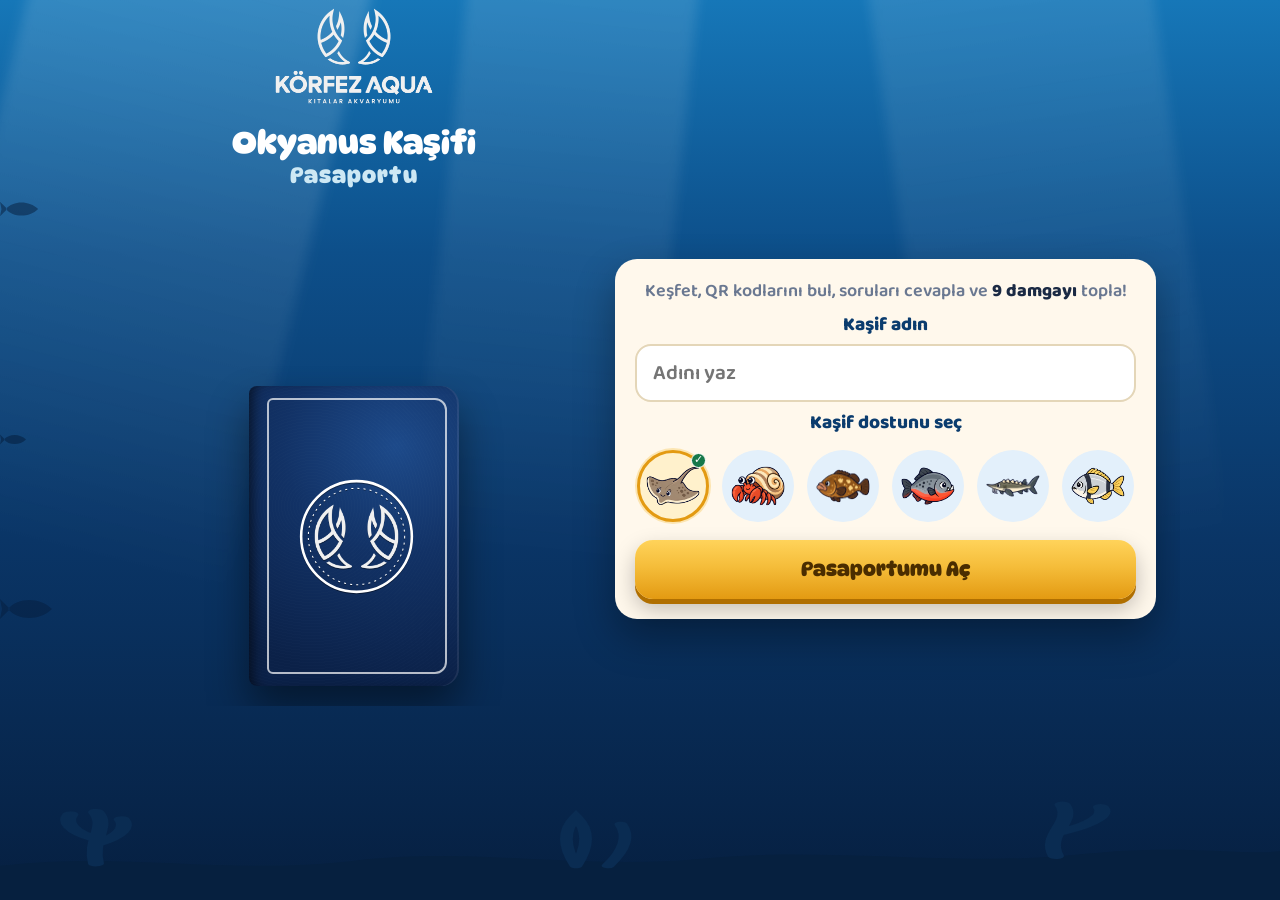
==== index.html @ 0daa1eea "v44: yolda katılan ziyaretçi önce canlıyla tanışır, damgasını alır, adını sonra yazar; sıradaki dura" ====
<!doctype html>
<html lang="tr">
<head>
<meta charset="utf-8">
<meta name="viewport" content="width=device-width, initial-scale=1, viewport-fit=cover">
<title>Okyanus Kaşifi Pasaportu</title>
<meta name="theme-color" content="#0b3c6e">
<meta name="apple-mobile-web-app-capable" content="yes">
<meta name="mobile-web-app-capable" content="yes">
<meta name="apple-mobile-web-app-status-bar-style" content="black-translucent">
<meta name="apple-mobile-web-app-title" content="Okyanus Kaşifi">
<link rel="manifest" href="manifest.webmanifest">
<link rel="apple-touch-icon" href="icons/apple-touch-icon.png">
<link rel="icon" href="icons/icon-192.png">
<link rel="preload" href="fonts/dynapuff-variable.woff2" as="font" type="font/woff2" crossorigin>
<link rel="stylesheet" href="styles.css">
</head>
<body>

<!-- Okyanus arka planı -->
<div class="ocean" aria-hidden="true">
  <div class="bolge-tint"></div>
  <div class="rays"><i></i><i></i><i></i></div>
  <div class="bubbles"><i></i><i></i><i></i><i></i><i></i><i></i><i></i><i></i></div>
  <svg class="swimmer s1" viewBox="0 0 60 30"><path d="M8 15 C18 3 40 3 52 15 C40 27 18 27 8 15 Z M10 15 L0 5 L2 15 L0 25 Z"/></svg>
  <svg class="swimmer s2" viewBox="0 0 60 30"><path d="M8 15 C18 3 40 3 52 15 C40 27 18 27 8 15 Z M10 15 L0 5 L2 15 L0 25 Z"/></svg>
  <svg class="swimmer s3" viewBox="0 0 60 30"><path d="M8 15 C18 3 40 3 52 15 C40 27 18 27 8 15 Z M10 15 L0 5 L2 15 L0 25 Z"/></svg>
  <svg class="seabed" viewBox="0 0 400 90" preserveAspectRatio="none">
    <path d="M0 90 L0 62 C40 50 70 70 110 58 C150 46 180 66 220 56 C260 46 300 64 340 52 C370 44 390 54 400 50 L400 90 Z" fill="#06203f"/>
    <path d="M30 60 C28 40 34 30 30 18 M30 40 C22 34 20 26 22 20 M30 44 C38 38 40 30 38 24" stroke="#0a2c52" stroke-width="5" fill="none" stroke-linecap="round"/>
    <path d="M330 54 C326 36 336 26 332 12 M332 34 C342 28 346 20 344 14" stroke="#0a2c52" stroke-width="5" fill="none" stroke-linecap="round"/>
    <path d="M180 62 q6 -24 0 -40 q-6 16 0 40 M190 62 q8 -20 4 -34" stroke="#0a2c52" stroke-width="4" fill="none" stroke-linecap="round"/>
  </svg>
</div>

<!-- KARŞILAMA -->
<section id="v-welcome" class="view">
  <div class="welcome-brand"><div class="brand-logo"><svg viewBox="637 332 646 399" role="img" aria-label="Körfez Aqua Kıtalar Akvaryumu"><image href="logo2.png" width="1920" height="1080"/></svg></div></div>
  <h1 class="welcome-title">Okyanus Kaşifi <span>Pasaportu</span></h1>
  <div class="cover-wrap"><div class="book-open">
    <div class="idpage" id="idpage-w"></div>
    <div class="passport" id="passport">
      <div class="pp-back"></div>
      <div class="passport-inner">
        
        <svg class="pp-emblem" viewBox="0 0 120 120" aria-hidden="true">
  <circle cx="60" cy="60" r="54" fill="none" stroke="currentColor" stroke-width="2.5"/>
  <circle cx="60" cy="60" r="47" fill="none" stroke="currentColor" stroke-width="1" stroke-dasharray="2 4"/>
  <svg x="19" y="28.548" width="82" height="62.904" viewBox="814 342 292 224"><image href="logo2.png" width="1920" height="1080"/></svg>
</svg>
        
      </div>
    </div>
  </div></div>
  <p class="ready-msg" id="ready-msg"></p>
  <div class="sheet">
    <p class="sheet-lead"><span class="sheet-lead-full">Keşfet, QR kodlarını bul, soruları cevapla ve <b>9 damgayı</b> topla!</span><span class="sheet-lead-short">QR kodlarını bul, <b>9 damgayı</b> topla!</span></p>
    <label class="field">
      <span>Kaşif adın</span>
      <input id="in-name" maxlength="16" autocomplete="off" placeholder="Adını yaz" enterkeyhint="done">
    </label>
    <p class="field-label">Kaşif dostunu seç</p>
    <div class="avatars" id="avatars"></div>
    <button class="btn btn-gold" id="btn-start">Pasaportumu Aç</button>
  </div>
</section>

<!-- ANA EKRAN -->
<section id="v-home" class="view">
  <header class="topbar">
    <div class="me"><span class="me-av" id="me-av"></span><span class="me-txt"><b id="me-name"></b><small class="rank hidden" id="me-rank"></small></span></div>
    <div class="tb-right"><span class="pill" id="me-count"></span><button class="icon-btn help-btn" id="btn-help" aria-label="Nasıl oynanır?">?</button><button class="icon-btn" id="btn-menu" aria-label="Menü"><svg viewBox="0 0 24 24"><path d="M4 7h16M4 12h16M4 17h16"/></svg></button></div>
  </header>

  <p id="save-warning" class="hidden" role="status">İlerlemen bu telefona kaydedilemedi. Menüyü açıp yeniden dene.</p>
  <!-- Macera yolu: Başla'dan Hazine'ye zikzak yol, üstünde 9 durak -->
  <div class="road" id="road">
    <svg class="road-svg" viewBox="0 0 100 100" preserveAspectRatio="none" aria-hidden="true">
      <polyline class="road-bed" points="18,97 18,79 82,79 82,51 18,51 18,23 82,23 82,4"/>
      <polyline class="road-gold-glow" id="road-gold-glow" points=""/>
      <polyline class="road-gold" id="road-gold" points=""/>
      <polyline class="road-line" points="18,97 18,79 82,79 82,51 18,51 18,23 82,23 82,4"/>
    </svg>
    <span class="road-start">🚩 Başla</span>
    <button type="button" class="road-end" id="road-end" aria-label="Hazine"><span class="chest">🎁</span><b>Hazine</b></button>
    <div id="road-nodes"></div>
  </div>
  <!-- Kaşif dostunun ipucu balonu -->
  <div class="target hidden" id="target"></div>

  <div class="done-banner hidden" id="done-banner">
    <div class="trophy">🏆</div>
    <div><b>Pasaportun tamamlandı!</b><small>Final damgan seni bekliyor.</small></div>
    <button class="btn btn-gold sm" id="btn-cert">Gör</button>
  </div>
  <div class="install hidden" id="install"></div>
  <p class="offline-ok hidden" id="offline-ok">✓ İnternetsiz oynamaya hazır</p>

  <div class="fab-wrap"><button class="btn btn-gold fab" id="btn-scan">
    <svg viewBox="0 0 24 24"><path d="M3 7h4l2-3h6l2 3h4v13H3Z M16 13a4 4 0 1 1-8 0a4 4 0 0 1 8 0"/></svg>
    QR Tara</button><button class="btn btn-ghost fab-hints" id="btn-hints"><svg viewBox="0 0 24 24" aria-hidden="true"><path d="M9 18h6M10 21h4M8 14a7 7 0 1 1 8 0q-1 1-1 3H9q0-2-1-3Z"/></svg>İpuçları</button></div>
</section>

<!-- KITA VE BÖLÜME GÖRE İPUÇLARI -->
<section id="v-hints" class="view">
  <header class="topbar"><button class="icon-btn" data-back aria-label="Pasaportuma dön">←</button><b class="tb-title">İpuçları</b><button class="listen-btn" data-listen>♪ Dinle</button></header>
  <div class="hint-pager"><button class="icon-btn" id="hint-prev" aria-label="Önceki bölüm">←</button><div><span id="hint-group"></span><b id="hint-region"></b><small id="hint-page"></small></div><button class="icon-btn" id="hint-next" aria-label="Sonraki bölüm">→</button></div>
  <div class="paper hint-card"><div class="hint-subject"><div class="hint-art" id="hint-art"></div><div><p class="eyebrow" id="hint-name"></p><h2 id="hint-title"></h2><p class="hint-earned" id="hint-earned"></p></div></div>

    <div class="guide-bubble"><span class="guide-avatar" id="hint-guide" aria-hidden="true"></span><div class="guide-content"><b id="hint-greeting"></b><p id="hint-copy" aria-live="polite"></p></div></div>

  </div>
  <div class="hint-actions"><button class="btn btn-gold" id="hint-go">Bu göreve git →</button><button class="btn btn-ghost" id="hint-home">← Pasaportuma dön</button></div>
</section>

<!-- TARAYICI -->
<section id="v-scan" class="view">
  <header class="topbar"><button class="icon-btn" data-back aria-label="Geri"><svg viewBox="0 0 24 24"><path d="M15 5l-7 7 7 7"/></svg></button><b class="tb-title" id="scan-title">QR kodu çerçeveye getir</b><span class="tb-sp"></span></header>
  <div class="cam">
    <div class="found-burst" aria-hidden="true"><b>Buldun!</b><i></i><i></i><i></i><i></i><i></i><i></i><i></i><i></i></div>
    <video id="video" playsinline muted autoplay></video>
    <div class="frame"><i></i><i></i><i></i><i></i></div>
    <p class="cam-msg hidden" id="cam-msg"></p>
  </div>
  <div class="manual">
    <p>Kamera çalışmıyor mu? QR kodunun altındaki kodu yaz:</p>
    <form id="manual-form" class="row">
      <input id="in-code" placeholder="Örn. PRN-3T9F" autocapitalize="characters" autocomplete="off">
      <button class="btn btn-gold sm">Onayla</button>
    </form>
  </div>
</section>

<!-- GÖREV ÖNCESİ: TANIŞ / GÖZLEMLE -->
<section id="v-learn" class="view">
  <header class="topbar"><button class="icon-btn" id="learn-back" aria-label="Geri">←</button><b class="tb-title" id="learn-heading">Tanış ve bul</b><button class="listen-btn" data-listen>♪ Dinle</button></header>
  <div class="task-progress" aria-label="Görev aşamaları"><span class="active">1 · Tanış ve bul</span><span>2 · Cevapla</span></div>
  <p class="guest-intro hidden" id="guest-intro"></p>
  <div class="learn-card paper"><p class="eyebrow center" id="learn-region"></p><h2 class="center" id="learn-name"></h2><div class="learn-art" id="learn-art"></div><div id="learn-copy" aria-live="polite"></div></div>
  <button class="btn btn-gold" id="learn-next">Haydi keşfe!</button>
</section>

<!-- SORU -->
<section id="v-quiz" class="view">
  <header class="topbar"><button class="icon-btn" data-back aria-label="Geri"><svg viewBox="0 0 24 24"><path d="M15 5l-7 7 7 7"/></svg></button><b class="tb-title">Kaşif sorusu</b><button class="listen-btn" data-listen>♪ Dinle</button></header>
  <div class="task-progress"><span>1 · Tanış ve bul</span><span class="active">2 · Cevapla</span></div>
  <div class="quiz">
    <div class="quiz-art" id="quiz-art"></div>
    <div class="paper">
      <p class="eyebrow center" id="quiz-title"></p>
      <h2 class="center" id="quiz-q"></h2>
      <div class="options" id="quiz-opts"></div>
      <p class="quiz-msg" id="quiz-msg" role="status"></p>
    </div>
  </div>
</section>

<!-- DAMGA KAZANILDI -->
<section id="v-reward" class="view reward-view">
  <div class="reward">
    <div class="reward-head"><p class="kicker">Yeni damga!</p><button class="listen-btn" data-listen>♪ Dinle</button></div>
    <div class="rw-page">
      <div class="leaf-hd"><span id="rw-page-hd"></span></div>
      <div class="stamp-stage">
        <div class="ink-ring" id="ink-ring"></div>
        <div class="big-stamp" id="rw-stamp"></div>
      </div>
      <svg class="rw-tool" id="rw-tool" viewBox="0 0 120 120" aria-hidden="true">
        <ellipse cx="60" cy="20" rx="23" ry="19" fill="#b06f3a"/><ellipse cx="53" cy="13" rx="8" ry="5" fill="#d79a62"/>
        <rect x="50" y="34" width="20" height="44" rx="6" fill="#8a5a2b"/>
        <rect x="14" y="76" width="92" height="24" rx="7" fill="#6b4523"/>
        <rect x="18" y="98" width="84" height="12" rx="4" fill="#f5bd3a"/>
      </svg>
    </div>
    <p class="rw-name" id="rw-name"></p>
    <h2 id="rw-title"></h2>
    <div class="fact-card"><b id="rw-fact-title">Biliyor muydun?</b><p id="rw-fact"></p></div>
    <p class="rw-count" id="rw-count"></p>
    <button class="btn btn-gold" id="rw-next">Devam</button>
  </div>
  <canvas id="confetti" aria-hidden="true"></canvas></section>

<!-- FİNAL: pasaport tamamlandı -->
<section id="v-cert" class="view">
  <header class="topbar"><button class="icon-btn" data-back aria-label="Geri"><svg viewBox="0 0 24 24"><path d="M15 5l-7 7 7 7"/></svg></button><b class="tb-title">Pasaportun tamamlandı!</b><span class="tb-sp"></span></header>
  <div class="final">
    <div class="final-stage" role="img" aria-label="Pasaportun açılıyor ve final damgan sağ sayfaya basılıyor.">
      <div class="final-book">
      <div class="final-pages">
        <div class="final-left-page">
          <span class="final-page-label">Kaşif pasaportum</span>
          <div id="final-friend" class="final-friend"></div>
          <p class="pp-name" id="final-name"></p>
        </div>
        <div class="final-right-page">
          <span class="final-page-label">Final damgam</span>
          <span class="final-page-count" id="final-page-count"></span>
        </div>
      </div>
      <div class="final-cover" id="final-cover">
        <div class="passport-inner"><svg class="pp-emblem" viewBox="0 0 120 120" aria-hidden="true">
  <circle cx="60" cy="60" r="54" fill="none" stroke="currentColor" stroke-width="2.5"/>
  <circle cx="60" cy="60" r="47" fill="none" stroke="currentColor" stroke-width="1" stroke-dasharray="2 4"/>
  <svg x="19" y="28.548" width="82" height="62.904" viewBox="814 342 292 224"><image href="logo2.png" width="1920" height="1080"/></svg>
</svg>
          
          <p class="pp-title">OKYANUS KAŞİFİ<br><span>PASAPORTU</span></p>
        </div>
      </div>
      <div class="final-seal" id="final-seal"></div>
      <svg class="rw-tool final-tool" id="final-tool" viewBox="0 0 120 120" aria-hidden="true">
        <ellipse cx="60" cy="20" rx="23" ry="19" fill="#b06f3a"/><ellipse cx="53" cy="13" rx="8" ry="5" fill="#d79a62"/>
        <rect x="50" y="34" width="20" height="44" rx="6" fill="#8a5a2b"/>
        <rect x="14" y="76" width="92" height="24" rx="7" fill="#6b4523"/>
        <rect x="18" y="98" width="84" height="12" rx="4" fill="#f5bd3a"/>
      </svg>
      </div>
    </div>
    <h2 class="final-h">Tebrikler, Okyanus Kaşifi!</h2>
    <p class="final-p" id="final-p"></p>
    <button class="btn btn-gold" id="btn-preview">Dolu pasaportumu gör →</button>
    <img id="cert-img" alt="Tamamlanmış Okyanus Kaşifi pasaportu">
    <button class="btn btn-gold" id="btn-save">📥 Telefonuma kaydet</button>
    <button class="btn btn-ghost" id="btn-share">📤 Paylaş</button>
    <button class="btn btn-ghost hidden" id="btn-story">📱 Hikâye olarak paylaş</button>
    <p class="note" id="save-hint"></p>
  </div>
  <canvas id="confetti2" class="confetti-layer" aria-hidden="true"></canvas>
</section>

<!-- MENÜ -->
<section id="v-menu" class="view">
  <header class="topbar"><button class="icon-btn" data-back aria-label="Geri"><svg viewBox="0 0 24 24"><path d="M15 5l-7 7 7 7"/></svg></button><b class="tb-title">Kaşif çantam</b><span class="tb-sp"></span></header>
  <div class="menu">
    <button id="save-retry" class="btn btn-gold hidden">Kaydı yeniden dene</button>
    <button id="sound-toggle" class="btn btn-ghost sound-setting" type="button" role="switch" aria-checked="false">♪ Damga sesi: Kapalı</button>
    <div class="paper">
      <h3>Baştan başla</h3>
      <p>Tüm damgalar bu telefondan silinir.</p>
      <button class="btn btn-danger" id="btn-reset">Sıfırla</button>
    </div>
    <div class="install hidden" id="install-menu"></div><p class="note">Oyunu geliştirmek için isimsiz kullanım bilgisi (hangi görev, saat, telefon türü) toplanır. Adın gönderilmez.</p><p class="note" id="ver"></p>
  </div>
</section>

<!-- Alt sayfa: damga detayı -->
<div class="drawer hidden" id="drawer">
  <div class="drawer-box">
    <div class="drawer-art" id="dr-art"></div>
    <p class="eyebrow center" id="dr-name"></p>
    <h3 class="center" id="dr-title"></h3>
    <p class="center" id="dr-text"></p>
    <p class="center where" id="dr-where"></p>
    <button class="btn btn-ghost" id="dr-close">Kapat</button>
  </div>
</div>

<!-- Nasıl oynanır? (üstteki ? düğmesiyle açılır) -->
<div class="drawer hidden" id="help">
  <div class="drawer-box">
    <h3 class="center">Nasıl oynanır?</h3>
    <ol class="howto" id="howto"></ol>
    <button class="btn btn-gold" id="help-close">Anladım!</button>
  </div>
</div>

<!-- v41 hazine sandığı açılışı -->
<div class="chest-show hidden" id="chest-show" aria-hidden="true"></div>

<!-- Uyarı penceresi -->
<div class="modal hidden" id="modal" role="dialog" aria-modal="true">
  <div class="modal-box">
    <div class="modal-ico" id="modal-ico"></div>
    <h3 id="modal-title"></h3>
    <p id="modal-text"></p>
    <div class="modal-btns" id="modal-btns"></div>
  </div>
</div>

<script src="olay.js"></script>
<script src="data.js"></script>
<script src="art-assets.js"></script>
<script src="art.js"></script>
<script src="vendor/jsQR.js" defer></script>
<script src="app.js" defer></script>
</body>
</html>
---- styles.css ----
@font-face{font-family:"Baloo 2";font-style:normal;font-weight:600;font-display:swap;src:url(fonts/baloo-2-latin-ext-600-normal.woff2) format("woff2");unicode-range:U+0100-02BA,U+02BD-02C5,U+02C7-02CC,U+02CE-02D7,U+02DD-02FF,U+0304,U+0308,U+0329,U+1D00-1DBF,U+1E00-1E9F,U+1EF2-1EFF,U+2020,U+20A0-20AB,U+20AD-20C0,U+2113,U+2C60-2C7F,U+A720-A7FF}
@font-face{font-family:"Baloo 2";font-style:normal;font-weight:600;font-display:swap;src:url(fonts/baloo-2-latin-600-normal.woff2) format("woff2");unicode-range:U+0000-00FF,U+0131,U+0152-0153,U+02BB-02BC,U+02C6,U+02DA,U+02DC,U+0304,U+0308,U+0329,U+2000-206F,U+20AC,U+2122,U+2191,U+2193,U+2212,U+2215,U+FEFF,U+FFFD}
@font-face{font-family:"Baloo 2";font-style:normal;font-weight:800;font-display:swap;src:url(fonts/baloo-2-latin-ext-800-normal.woff2) format("woff2");unicode-range:U+0100-02BA,U+02BD-02C5,U+02C7-02CC,U+02CE-02D7,U+02DD-02FF,U+0304,U+0308,U+0329,U+1D00-1DBF,U+1E00-1E9F,U+1EF2-1EFF,U+2020,U+20A0-20AB,U+20AD-20C0,U+2113,U+2C60-2C7F,U+A720-A7FF}
@font-face{font-family:"Baloo 2";font-style:normal;font-weight:800;font-display:swap;src:url(fonts/baloo-2-latin-800-normal.woff2) format("woff2");unicode-range:U+0000-00FF,U+0131,U+0152-0153,U+02BB-02BC,U+02C6,U+02DA,U+02DC,U+0304,U+0308,U+0329,U+2000-206F,U+20AC,U+2122,U+2191,U+2193,U+2212,U+2215,U+FEFF,U+FFFD}

:root{
  --deep:#061f40; --sea:#0b3c6e; --sea2:#0f5a96; --navy:#10264d; --ink:#1b2a44; --muted:#6a7891;
  --gold:#f5bd3a; --gold2:#e39a12; --paper:#fff8ec; --paper2:#f6ead2; --ok:#2f9e5b; --bad:#d64545;
  --safe-b:env(safe-area-inset-bottom,0px); --safe-t:env(safe-area-inset-top,0px);
  --font:"Baloo 2",ui-rounded,system-ui,-apple-system,"Segoe UI",Roboto,sans-serif;
}
*{box-sizing:border-box;-webkit-tap-highlight-color:transparent}
html,body{margin:0;min-height:100%}
body{font-family:var(--font);font-weight:600;color:#fff;background:var(--deep);-webkit-font-smoothing:antialiased;overscroll-behavior:none;line-height:1.35}
.hidden{display:none!important}
h1,h2,h3{margin:0;line-height:1.1;font-weight:800}
.center{text-align:center}
.mono{font-family:ui-monospace,Menlo,monospace;letter-spacing:.04em;font-size:13px;color:var(--muted)}
.eyebrow{margin:0;text-transform:uppercase;letter-spacing:.14em;font-size:12px;font-weight:800;color:var(--sea2)}
.note{color:#b9cde6;text-align:center;font-size:13px;margin:6px 0}

/* ---------- Okyanus arka planı ---------- */
.ocean{position:fixed;inset:0;z-index:0;overflow:hidden;pointer-events:none;
  background:linear-gradient(180deg,#1677b8 0%,#0d4f8a 28%,#0a3566 60%,#061f40 100%)}
.rays i{position:absolute;top:-20%;width:26%;height:120%;background:linear-gradient(180deg,rgba(255,255,255,.18),rgba(255,255,255,0) 70%);
  transform-origin:top center;filter:blur(6px);animation:sway 9s ease-in-out infinite alternate}
.rays i:nth-child(1){left:6%;transform:rotate(14deg)}
.rays i:nth-child(2){left:38%;width:18%;transform:rotate(6deg);animation-duration:11s;opacity:.8}
.rays i:nth-child(3){left:66%;width:22%;transform:rotate(-8deg);animation-duration:13s;opacity:.7}
@keyframes sway{to{transform:rotate(-4deg) translateX(12px)}}
.bubbles i{position:absolute;bottom:-30px;width:12px;height:12px;border-radius:50%;
  background:radial-gradient(circle at 30% 30%,rgba(255,255,255,.9),rgba(255,255,255,.15) 45%,rgba(255,255,255,.05));
  border:1px solid rgba(255,255,255,.35);animation:rise 12s linear infinite}
.bubbles i:nth-child(1){left:6%;animation-delay:0s}.bubbles i:nth-child(2){left:18%;width:7px;height:7px;animation-delay:4s;animation-duration:9s}
.bubbles i:nth-child(3){left:33%;width:16px;height:16px;animation-delay:7s}.bubbles i:nth-child(4){left:52%;width:9px;height:9px;animation-delay:2s;animation-duration:10s}
.bubbles i:nth-child(5){left:68%;animation-delay:9s}.bubbles i:nth-child(6){left:80%;width:18px;height:18px;animation-delay:5s;animation-duration:15s}
.bubbles i:nth-child(7){left:90%;width:8px;height:8px;animation-delay:1s}.bubbles i:nth-child(8){left:44%;width:6px;height:6px;animation-delay:11s;animation-duration:8s}
@keyframes rise{0%{transform:translate(0,0)}50%{transform:translate(8px,-55vh)}100%{transform:translate(-6px,-110vh)}}
.swimmer{position:absolute;width:44px;fill:rgba(3,22,48,.45);animation:swim 34s linear infinite}
.swimmer.s1{top:22%;animation-delay:-4s}
.swimmer.s2{top:48%;width:30px;animation-duration:26s;animation-delay:-16s}
.swimmer.s3{top:66%;width:60px;animation-duration:44s;animation-delay:-30s;fill:rgba(3,22,48,.35)}
@keyframes swim{from{transform:translateX(-80px)}to{transform:translateX(calc(100vw + 80px))}}
.seabed{position:absolute;left:0;right:0;bottom:0;width:100%;height:110px}

/* ---------- Görünümler ---------- */
.view{display:none;position:relative;z-index:1;min-height:100vh;max-width:520px;margin:0 auto;
  padding:calc(var(--safe-t) + 10px) 16px calc(var(--safe-b) + 120px)}
.view.active{display:block;animation:in .3s ease}
@keyframes in{from{opacity:0;transform:translateY(10px)}to{opacity:1;transform:none}}

/* ---------- Butonlar ---------- */
.btn{appearance:none;border:0;border-radius:18px;padding:15px 22px;font:inherit;font-weight:800;font-size:19px;cursor:pointer;width:100%;
  display:flex;align-items:center;justify-content:center;gap:8px;transition:transform .08s}
.btn:active{transform:translateY(3px)}
.btn.sm{width:auto;padding:9px 16px;font-size:16px;border-radius:14px}
.btn-gold{background:linear-gradient(180deg,#ffd35a,var(--gold) 45%,var(--gold2));color:#4a2d00;box-shadow:0 5px 0 #b06f00,0 10px 22px rgba(0,0,0,.25)}
.btn-gold:active{box-shadow:0 2px 0 #b06f00}
.btn-ghost{background:#e5f0fb;color:var(--sea);box-shadow:0 4px 0 #c3d6ec}
.btn-danger{background:#fde8e8;color:var(--bad);box-shadow:0 4px 0 #f1c4c4}
.btn svg{width:24px;height:24px;fill:none;stroke:currentColor;stroke-width:2.4;stroke-linecap:round;stroke-linejoin:round}
.link{display:block;background:none;border:0;color:var(--sea2);font:inherit;text-decoration:underline;margin:14px auto 0;cursor:pointer}
.icon-btn{background:rgba(255,255,255,.14);border:1px solid rgba(255,255,255,.2);width:44px;height:44px;border-radius:14px;display:grid;place-items:center;cursor:pointer;backdrop-filter:blur(6px);-webkit-backdrop-filter:blur(6px)}
.icon-btn svg{width:22px;height:22px;fill:none;stroke:#fff;stroke-width:2.6;stroke-linecap:round;stroke-linejoin:round}

/* ---------- Karşılama / pasaport kapağı ---------- */
.idpage{position:absolute;inset:0;border-radius:6px 18px 18px 6px;background-color:var(--paper);background-image:url("data:image/svg+xml,%3Csvg xmlns='http://www.w3.org/2000/svg' width='90' height='90'%3E%3Cg fill='none' stroke='%2338b6d8' stroke-opacity='.18' stroke-width='1.4'%3E%3Ccircle cx='14' cy='18' r='6'/%3E%3Ccircle cx='62' cy='12' r='3.5'/%3E%3Ccircle cx='48' cy='54' r='9'/%3E%3Ccircle cx='80' cy='70' r='4'/%3E%3Ccircle cx='18' cy='76' r='3'/%3E%3C/g%3E%3C/svg%3E");padding:12px 10px 10px 14px;color:var(--ink);opacity:0;transition:opacity .3s .2s;overflow:hidden;box-shadow:inset 10px 0 12px -8px rgba(0,0,0,.25),0 18px 34px rgba(0,0,0,.4)}
.idpage{display:flex;flex-direction:column;justify-content:center}
.idpage .hello{font-size:clamp(9px,3vw,11.5px)}

.pp-back{position:absolute;inset:0;border-radius:inherit;transform:rotateY(180deg);backface-visibility:hidden;-webkit-backface-visibility:hidden;background:radial-gradient(120% 80% at 70% 20%,#1d4a8a,#0b2148);box-shadow:inset 0 0 0 10px #0b2148,inset 0 0 0 12px rgba(245,189,58,.45)}
.ready-msg{margin:6px 0 0;text-align:center;font-size:22px;font-weight:800;opacity:0;transform:translateY(8px);transition:opacity .4s .9s,transform .9s cubic-bezier(.5,0,.2,1);min-height:0;height:0}
.opening .ready-msg{opacity:1;height:auto}
.opening .book-open{transform:translateX(18%)}
.opening .idpage{opacity:1}
.opening .passport{animation:openbook 1.1s .15s cubic-bezier(.6,0,.3,1) forwards}
.opening .sheet{opacity:0;transform:translateY(40px);pointer-events:none}
.passport{position:absolute;inset:0;transform-style:preserve-3d;border-radius:8px 18px 18px 8px;
  background:radial-gradient(120% 80% at 70% 20%,#1d4a8a 0%,#123266 45%,#0b2148 100%);
  box-shadow:inset 10px 0 12px -6px rgba(0,0,0,.55),inset -2px 0 0 rgba(255,255,255,.08),0 22px 40px rgba(0,0,0,.45);
  transform-origin:left center;animation:bob 4s ease-in-out infinite;color:var(--gold)}
.passport::before{content:"";position:absolute;inset:0;border-radius:inherit;opacity:.25;
  background:repeating-radial-gradient(circle at 30% 40%,rgba(255,255,255,.06) 0 1px,transparent 1px 3px)}
@keyframes bob{50%{transform:translateY(-6px) rotate(-1deg)}}
@keyframes openbook{from{transform:none}to{transform:rotateY(-168deg)}}
.passport-inner{backface-visibility:hidden;-webkit-backface-visibility:hidden;position:absolute;inset:12px 12px 12px 18px;border:2px solid rgba(245,189,58,.7);border-radius:6px 12px 12px 6px;
  display:flex;flex-direction:column;align-items:center;justify-content:space-between;padding:16px 8px;text-align:center}
.pp-brand{margin:0;font-weight:800;letter-spacing:.2em;font-size:13px;text-transform:uppercase}
.pp-emblem{width:62%;color:var(--gold);filter:drop-shadow(0 1px 0 rgba(0,0,0,.4))}
.pp-title{font-size:20px;letter-spacing:.06em;line-height:1.05;text-shadow:0 1px 0 rgba(0,0,0,.4)}
.pp-title span{font-size:15px;letter-spacing:.3em}
input{width:100%;font:inherit;font-size:19px;padding:12px 16px;border-radius:16px;border:2px solid #e4d6b8;background:#fff;color:var(--ink);outline:none}
input:focus{border-color:var(--sea2)}

/* ---------- Üst bar ---------- */
.topbar{display:flex;align-items:center;justify-content:space-between;gap:10px;margin-bottom:14px;min-height:46px}
.tb-title{font-size:18px}
.tb-sp{width:44px}
.me{display:flex;align-items:center;gap:10px}
.me-av{width:50px;height:50px;border-radius:50%;background:#e3f0fb;border:3px solid var(--gold);display:grid;place-items:center;padding:3px;box-shadow:0 4px 12px rgba(0,0,0,.3)}
.me-av svg{width:100%;height:100%}

/* ---------- Damga sayfası ---------- */
.page{position:relative;background:var(--paper);color:var(--ink);border-radius:26px;padding:16px 14px 14px;
  box-shadow:0 18px 40px rgba(0,0,0,.35);
  background-image:linear-gradient(90deg,rgba(0,0,0,.04) 0,transparent 14px),repeating-linear-gradient(0deg,transparent 0 27px,rgba(15,90,150,.05) 27px 28px)}
.page::after{content:"";position:absolute;inset:8px;border:1.5px dashed rgba(180,150,100,.35);border-radius:20px;pointer-events:none}
@keyframes wiggle{50%{transform:translate(-50%,-70%) rotate(-6deg)}}
.done-banner{display:flex;align-items:center;gap:12px;background:linear-gradient(135deg,#fff3c4,#ffe08a);color:#4a2d00;border-radius:20px;padding:12px 14px;margin-top:14px;box-shadow:0 10px 24px rgba(0,0,0,.25)}
.done-banner .trophy{font-size:34px}
.done-banner b{display:block;font-size:17px}.done-banner small{font-size:13px}
.done-banner .btn{margin-left:auto}
.install{margin-top:14px;background:rgba(255,255,255,.12);border:1.5px dashed rgba(255,255,255,.4);border-radius:18px;padding:12px 14px;font-size:15px;backdrop-filter:blur(4px)}
.install .btn{margin-top:8px}
.offline-ok{text-align:center;color:#9df0b8;font-size:14px;margin-top:12px}
.fab-wrap{position:fixed;left:0;right:0;bottom:0;z-index:5;padding:14px 16px calc(var(--safe-b) + 16px);display:flex;justify-content:center;
  background:linear-gradient(0deg,rgba(6,31,64,.95) 40%,rgba(6,31,64,0))}
.fab{max-width:488px;font-size:21px;padding:17px}

/* ---------- Pasaport defteri ---------- */
  background-color:var(--paper);background-image:url("data:image/svg+xml,%3Csvg xmlns='http://www.w3.org/2000/svg' width='90' height='90'%3E%3Cg fill='none' stroke='%2338b6d8' stroke-opacity='.18' stroke-width='1.4'%3E%3Ccircle cx='14' cy='18' r='6'/%3E%3Ccircle cx='62' cy='12' r='3.5'/%3E%3Ccircle cx='48' cy='54' r='9'/%3E%3Ccircle cx='80' cy='70' r='4'/%3E%3Ccircle cx='18' cy='76' r='3'/%3E%3C/g%3E%3C/svg%3E");
  box-shadow:0 16px 34px rgba(0,0,0,.35)}

/* ---------- Tarayıcı ---------- */
body.scan-mode .ocean{filter:brightness(.4)}
.cam{position:relative;border-radius:26px;overflow:hidden;aspect-ratio:3/4;background:#000;box-shadow:0 14px 34px rgba(0,0,0,.5);border:3px solid rgba(255,255,255,.15)}
.cam video{width:100%;height:100%;object-fit:cover;display:block}
.frame{position:absolute;inset:18%}
.frame i{position:absolute;width:38px;height:38px;border:6px solid var(--gold)}
.frame i:nth-child(1){top:0;left:0;border-right:0;border-bottom:0;border-radius:14px 0 0 0}
.frame i:nth-child(2){top:0;right:0;border-left:0;border-bottom:0;border-radius:0 14px 0 0}
.frame i:nth-child(3){bottom:0;left:0;border-right:0;border-top:0;border-radius:0 0 0 14px}
.frame i:nth-child(4){bottom:0;right:0;border-left:0;border-top:0;border-radius:0 0 14px 0}
.frame::after{content:"";position:absolute;left:6%;right:6%;height:3px;top:10%;background:#7fe3ff;box-shadow:0 0 14px #7fe3ff;animation:scan 1.8s ease-in-out infinite alternate}
@keyframes scan{to{top:88%}}
.cam-msg{position:absolute;inset:auto 12px 12px;background:rgba(0,0,0,.7);padding:12px;border-radius:14px;text-align:center;font-size:15px}
.manual{margin-top:16px;color:#cfe0f7;font-size:15px}
.manual p{margin:0 0 8px}
.row{display:flex;gap:8px}
.row input{text-transform:uppercase;font-size:17px;padding:11px 14px;border-color:transparent}

/* ---------- Soru ---------- */
.quiz{padding-top:4px}
.quiz-art{width:150px;height:150px;margin:0 auto -34px;position:relative;z-index:2;animation:bob 3s ease-in-out infinite}
.quiz-art svg{width:100%;height:100%;filter:drop-shadow(0 10px 14px rgba(0,0,0,.35))}
.paper{background:var(--paper);color:var(--ink);border-radius:26px;padding:22px 16px 16px;box-shadow:0 18px 40px rgba(0,0,0,.3)}
.quiz .paper{padding-top:44px}
.quiz h2{font-size:24px;margin:6px 0 16px;color:var(--navy)}
.options{display:grid;gap:10px}
.opt{display:flex;align-items:center;gap:12px;background:#fff;border:2.5px solid #e6d7b6;border-radius:18px;padding:12px 14px;font:inherit;font-size:18px;font-weight:800;color:var(--ink);cursor:pointer;text-align:left;box-shadow:0 4px 0 #e6d7b6}
.opt:active{transform:translateY(2px);box-shadow:0 2px 0 #e6d7b6}
.opt .l{flex:none;width:34px;height:34px;border-radius:50%;background:var(--sea);color:#fff;display:grid;place-items:center;font-size:17px}
.opt.wrong{border-color:#d9cdb4;background:#f3eee4;color:#9a8f7c;box-shadow:0 4px 0 #e6dccb;animation:shake .35s}
.opt.wrong .l{background:#b9ad98}
.opt.right{border-color:var(--ok);background:#e9f8ef;color:var(--ok);box-shadow:0 4px 0 #b8e5c8}
.opt.right .l{background:var(--ok)}
.opt:disabled{cursor:default}
@keyframes shake{25%{transform:translateX(-6px)}75%{transform:translateX(6px)}}
.quiz-msg{min-height:26px;font-weight:800;margin:14px 0 0;text-align:center;font-size:17px;line-height:1.3}

/* ---------- Damga anı ---------- */
.reward-view{max-width:none}
.reward-view.active{position:fixed;inset:0;z-index:10;overflow:auto;background:radial-gradient(circle at 50% 32%,rgba(22,119,184,.95),rgba(6,31,64,.98) 70%)}
.reward{position:relative;text-align:center;max-width:420px;margin:0 auto;padding:calc(var(--safe-t) + 26px) 18px calc(var(--safe-b) + 24px)}
.kicker{display:inline-block;margin:0 0 6px;padding:4px 14px;border-radius:99px;background:var(--gold);color:#4a2d00;font-weight:800;letter-spacing:.12em;text-transform:uppercase;font-size:14px;animation:pop .5s .5s both}
.rw-page{position:relative;margin:6px auto 10px;max-width:330px;height:262px;border-radius:24px;padding:12px 14px 0;background-color:var(--paper);background-image:url("data:image/svg+xml,%3Csvg xmlns='http://www.w3.org/2000/svg' width='90' height='90'%3E%3Cg fill='none' stroke='%2338b6d8' stroke-opacity='.18' stroke-width='1.4'%3E%3Ccircle cx='14' cy='18' r='6'/%3E%3Ccircle cx='62' cy='12' r='3.5'/%3E%3Ccircle cx='48' cy='54' r='9'/%3E%3Ccircle cx='80' cy='70' r='4'/%3E%3Ccircle cx='18' cy='76' r='3'/%3E%3C/g%3E%3C/svg%3E");box-shadow:0 16px 34px rgba(0,0,0,.4);text-align:left}
.stamp-stage{position:relative;width:184px;height:184px;margin:18px auto 0}
.rw-tool{position:absolute;left:50%;top:40px;width:120px;margin-left:-60px;opacity:0;animation:press 1.15s cubic-bezier(.4,0,.3,1) both;pointer-events:none}
@keyframes press{0%{transform:translateY(-150px) rotate(-10deg);opacity:0}22%{opacity:1}42%{transform:translateY(34px) rotate(-4deg);opacity:1}52%{transform:translateY(24px) rotate(-4deg)}78%{transform:translateY(-70px) rotate(6deg);opacity:1}100%{transform:translateY(-170px) rotate(10deg);opacity:0}}
.big-stamp{position:absolute;inset:0;animation:stampin .3s .48s cubic-bezier(.3,1.5,.6,1) both}
.big-stamp svg{width:100%;height:100%;filter:drop-shadow(0 4px 6px rgba(0,0,0,.2))}
@keyframes stampin{0%{transform:scale(1.25) rotate(-6deg);opacity:0}100%{transform:scale(1) rotate(0);opacity:1}}
.ink-ring{position:absolute;inset:-10px;border-radius:50%;border:6px solid rgba(245,189,58,.9);opacity:0;animation:ring .7s .5s ease-out both}
@keyframes ring{0%{transform:scale(.7);opacity:1}100%{transform:scale(1.5);opacity:0}}
@keyframes pop{0%{transform:scale(0)}70%{transform:scale(1.15)}100%{transform:scale(1)}}
.reward-view.shake .reward{animation:thud .3s .5s}
@keyframes thud{30%{transform:translate(0,6px)}60%{transform:translate(0,-2px)}}
.rw-name{margin:4px 0 0;color:#bfe0ff;font-weight:800;letter-spacing:.12em;text-transform:uppercase;font-size:14px}
.reward h2{font-size:30px;margin:2px 0 12px}
.fact-card{background:var(--paper);color:var(--ink);border-radius:20px;padding:14px 16px;text-align:center;box-shadow:0 12px 30px rgba(0,0,0,.3);animation:in .4s .7s both}
.fact-card b{display:block;text-align:center;color:var(--sea2);font-size:14px;text-transform:uppercase;letter-spacing:.1em}
.fact-card p{margin:4px 0 0;font-size:17px}
.fact-card.eco{background:#e8f7ee;border-left:6px solid var(--ok)}
.fact-card.eco b{color:var(--ok)}
.fact-card.eco b::before{content:"🌊 "}
.rw-count{margin:14px 0 0;font-size:18px}
.reward .btn{margin-top:16px}
#confetti{position:fixed;inset:0;width:100%;height:100%;pointer-events:none;z-index:11}


/* ---------- Menü ---------- */
.menu{display:grid;gap:12px}
.menu h3{font-size:20px;color:var(--navy)}
.menu p{margin:4px 0 12px;font-size:15px;color:var(--muted)}
.menu .paper{padding:18px 16px}

/* ---------- Alt sayfa & modal ---------- */
.drawer,.modal{position:fixed;inset:0;z-index:20;background:rgba(3,15,32,.6);display:flex;align-items:flex-end;justify-content:center;animation:fade .2s}
.modal{align-items:center;padding:20px}
@keyframes fade{from{opacity:0}}
.drawer-box{width:100%;max-width:520px;background:var(--paper);color:var(--ink);border-radius:28px 28px 0 0;padding:18px 20px calc(var(--safe-b) + 20px);animation:up .3s cubic-bezier(.2,1,.4,1)}
@keyframes up{from{transform:translateY(100%)}}
.drawer-art{width:140px;height:140px;margin:-70px auto 4px}
.drawer-art svg{width:100%;height:100%;filter:drop-shadow(0 8px 12px rgba(0,0,0,.25))}
.drawer-art.sil svg{filter:brightness(0) opacity(.25)}
.drawer-box h3{font-size:24px;color:var(--navy)}
.drawer-box p{font-size:17px;color:var(--muted);margin:8px 0 16px}
.drawer-box p.where{margin-top:-8px;color:var(--sea2);font-weight:800;font-size:16px}
.drawer-box p.where:empty{display:none}
.modal-box{background:var(--paper);color:var(--ink);border-radius:26px;padding:22px;max-width:360px;width:100%;text-align:center;animation:pop .3s}
.modal-ico{width:90px;height:90px;margin:0 auto 4px;font-size:54px;line-height:90px}
.modal-ico svg{width:100%;height:100%}
.modal-box h3{font-size:22px;color:var(--navy)}
.modal-box p{color:var(--muted);font-size:16px}
.modal-btns{display:grid;gap:10px;margin-top:14px}

@media (prefers-reduced-motion:reduce){.rw-tool{display:none}.big-stamp{animation-delay:0s}.opening .passport{animation-duration:.01s}}

/* ---------- Çocuğu yönlendiren öğeler ---------- */
.howto{list-style:none;padding:0;margin:.4em 0 0;display:grid;gap:.45em}
.howto li{display:flex;align-items:center;gap:.6em;background:#fff;border-radius:1em;padding:.45em .7em;box-shadow:0 2px 0 #eadfc6}
.howto li span{flex:none;width:2em;height:2em;border-radius:50%;background:#e3f0fb;display:grid;place-items:center;font-size:1.1em}
.howto li p{margin:0;font-size:.95em;color:var(--ink)}
@keyframes pulse{50%{transform:scale(1.04);box-shadow:0 5px 0 #b06f00,0 0 0 10px rgba(245,189,58,.3)}}
@media (prefers-reduced-motion:reduce){.fab.pulse{animation:none}}

/* ---------- Final: pasaport tamamlandı ---------- */
.final{display:grid;gap:12px;text-align:center}
.final-stage{position:relative;height:330px;margin-top:6px}
.final-cover{position:absolute;left:50%;top:6px;width:200px;height:286px;margin-left:-100px;border-radius:8px 18px 18px 8px;color:var(--gold);
  background:radial-gradient(120% 80% at 70% 20%,#1d4a8a 0%,#123266 45%,#0b2148 100%);
  box-shadow:inset 10px 0 12px -6px rgba(0,0,0,.45),0 22px 40px rgba(0,0,0,.45);transition:background .6s,color .6s,transform .4s}
.final-cover .passport-inner{justify-content:flex-start;gap:12px;padding-top:20px}
.final-cover .pp-title{font-size:18px}
.final-cover .pp-name{margin:0;font-weight:800;font-size:18px;color:#fff}
.final-cover.gold{color:#6a4300;background:radial-gradient(120% 90% at 30% 20%,#fff2b8 0%,#f5bd3a 45%,#c98500 100%);transform:scale(1.04)}
.final-cover.gold .pp-name{color:#4a2d00}
.final-cover.gold .passport-inner{border-color:rgba(106,67,0,.45)}
.final-cover.gold::after{content:"";position:absolute;inset:0;border-radius:inherit;background:linear-gradient(110deg,transparent 30%,rgba(255,255,255,.75) 45%,transparent 60%);
  background-size:250% 100%;animation:shine 1.4s .2s ease-out both}
@keyframes shine{from{background-position:120% 0}to{background-position:-60% 0}}
.final-seal{position:absolute;left:50%;top:172px;width:128px;margin-left:-64px;animation:stampin .3s .48s cubic-bezier(.3,1.5,.6,1) both}
.final-seal svg{width:100%;display:block;filter:drop-shadow(0 8px 10px rgba(0,0,0,.35))}
.final-tool{top:112px}
.final-h{font-size:26px}
.final-p{margin:0;color:#cfe6ff;font-size:17px}
.final img{width:100%;border-radius:16px;box-shadow:0 18px 40px rgba(0,0,0,.45);background:#0b3c6e;min-height:200px;margin-top:6px}
.confetti-layer{position:fixed;inset:0;width:100%;height:100%;pointer-events:none;z-index:11}
@media (prefers-reduced-motion:reduce){.final-cover.gold::after{animation:none}}

.me b{font-size:20px;line-height:1}
.tb-right{display:flex;align-items:center;gap:8px}
.pill{background:var(--paper);color:var(--navy);font-weight:800;font-size:19px;border-radius:99px;padding:5px 14px;box-shadow:0 4px 0 var(--gold2)}
.fab.pulse{animation:pulse 1.6s ease-in-out infinite}
.hello{display:flex;flex-direction:column;align-items:center;text-align:center;gap:.3em}
.hello-av{width:9em;height:9em;border-radius:50%;background:#d9ecf8;border:.3em solid var(--gold);padding:1em}
.hello-av svg{width:100%;height:100%;display:block}
.hello-hi{margin:.3em 0 0;font-size:1.7em;font-weight:800;color:var(--navy);line-height:1.1}
.hello-sub{margin:0;font-size:1.1em;color:var(--muted)}
.flow{display:flex;align-items:center;gap:.25em;margin-top:.5em;font-size:1.5em}
.flow span{width:1.8em;height:1.8em;border-radius:50%;background:#e3f0fb;display:grid;place-items:center}
.flow i{font-style:normal;color:var(--sea2);font-weight:800}
.help-btn{color:#fff;font-weight:800;font-size:22px;font-family:inherit}
#help .howto{font-size:18px;margin:12px 0 16px}
.pill{white-space:nowrap}
.me{min-width:0}
.me b{white-space:nowrap;overflow:hidden;text-overflow:ellipsis;max-width:42vw}
.opening .cover-wrap{transform:translateY(var(--dy,0px))}
.opening .ready-msg{transform:translateY(var(--dy,0px))}

/* ---------- Ana ekran: macera yolu ---------- */
.road{position:relative;height:clamp(380px,calc(100svh - 360px),540px);margin:62px -4px 0}
.road-svg{position:absolute;inset:0;width:100%;height:100%;overflow:visible}
.road-bed{fill:none;stroke:#e9d3a1;stroke-width:38px;stroke-linejoin:round;stroke-linecap:round;vector-effect:non-scaling-stroke;filter:drop-shadow(0 6px 0 rgba(0,0,0,.18))}
.road-line{fill:none;stroke:#fff;stroke-width:4px;stroke-dasharray:2 14;stroke-linecap:round;stroke-linejoin:round;vector-effect:non-scaling-stroke;opacity:.9}
.road-start{position:absolute;left:18%;bottom:-4px;transform:translateX(-50%);background:#2f9e5b;color:#fff;font-weight:800;font-size:15px;padding:3px 12px;border-radius:99px;box-shadow:0 3px 0 #1f6b3d;white-space:nowrap}
.road-end{position:absolute;left:82%;top:4%;transform:translate(-50%,-100%);appearance:none;border:0;background:none;font:inherit;color:#fff;cursor:pointer;display:flex;flex-direction:column;align-items:center}
.road-end .chest{font-size:44px;line-height:1;filter:drop-shadow(0 6px 6px rgba(0,0,0,.35));animation:bob 3s ease-in-out infinite}
.road-end.done .chest{width:54px;animation:none}.road-end.done .chest svg{width:100%;display:block}
.road-end b{font-size:14px;background:var(--gold);color:#4a2d00;border-radius:99px;padding:0 10px;margin-top:2px}
.stop{position:absolute;width:min(86px,22vw);aspect-ratio:1;transform:translate(-50%,-50%);appearance:none;border:0;padding:0;background:none;cursor:pointer;border-radius:50%}
.stop svg{width:100%;height:100%;display:block}
.stop.got > svg{transform:rotate(var(--rot));filter:drop-shadow(0 4px 5px rgba(0,0,0,.3))}
.stop.locked{background:#fff8ec;border:3px dashed #c9b07a;box-shadow:0 5px 0 rgba(0,0,0,.18)}
.stop .sil{position:absolute;inset:16%}.stop .sil svg{filter:brightness(0);opacity:.22}
.stop .num{position:absolute;left:-4px;top:-4px;width:28px;height:28px;border-radius:50%;background:var(--sea);color:#fff;font-weight:800;font-size:15px;display:grid;place-items:center;border:2px solid #fff}
.stop.got .num{background:var(--ok)}
.stop.on{border:4px solid var(--gold);background:#fff3c4;animation:glowc 1.6s ease-in-out infinite}
.stop.on .sil svg{opacity:.4}
.stop.on .num{background:var(--gold2)}
@keyframes glowc{0%,100%{box-shadow:0 0 0 5px rgba(245,189,58,.45)}50%{box-shadow:0 0 0 13px rgba(245,189,58,.15)}}
.me-pin{position:absolute;left:50%;top:-58%;width:62%;aspect-ratio:1;transform:translateX(-50%);border-radius:50%;background:#e3f0fb;border:3px solid var(--gold);padding:3px;animation:bob 1.8s ease-in-out infinite;box-shadow:0 4px 8px rgba(0,0,0,.3)}
.me-pin svg{width:100%;height:100%}
.target{position:relative;display:flex;gap:10px;align-items:center;margin-top:14px;background:var(--paper);color:var(--ink);border-radius:20px;padding:10px 12px;box-shadow:0 10px 24px rgba(0,0,0,.3)}
.target::before{content:"";position:absolute;left:32px;top:-10px;border:10px solid transparent;border-top:0;border-bottom-color:var(--paper)}
.tg-av{flex:none;width:54px;height:54px;border-radius:50%;background:#e3f0fb;border:3px solid var(--gold);padding:4px}
.tg-av svg{width:100%;height:100%}
.tg-txt{min-width:0}
.tg-k{margin:0;font-weight:800;font-size:18px;color:var(--navy);line-height:1.1}
.tg-k small{font-size:13px;color:var(--sea2);margin-left:4px}
.tg-hint{margin:2px 0 0;font-size:15px;line-height:1.3;color:var(--ink)}
.tg-where{margin:3px 0 0;font-size:14px;font-weight:800;color:var(--sea2)}
@media (prefers-reduced-motion:reduce){.stop.on,.me-pin,.road-end .chest{animation:none}}

/* v14: bütün ekranlar görünür alana yerleşir; görevler ayrı aşamalardır. */
:root{--app-height:100dvh}
html,body{height:100%;overflow:hidden}
button:focus-visible{outline:3px solid #7fe3ff;outline-offset:3px}
button{touch-action:manipulation}
.view{height:var(--app-height);min-height:0;padding:calc(var(--safe-t) + 8px) 16px calc(var(--safe-b) + 12px);overflow:hidden}
.view.active{display:flex;flex-direction:column;gap:10px}
.topbar{flex-shrink:0;margin-bottom:0;gap:8px}
.tb-title{font-size:17px}.icon-btn{color:white;font:inherit;font-size:24px;flex-shrink:0}
.listen-btn{border:1px solid #ffffff40;background:#ffffff18;color:white;border-radius:14px;font:inherit;font-size:14px;min-height:44px;padding:8px 12px;cursor:pointer;white-space:nowrap}
.listen-btn[aria-pressed=true]{background:#e4f1fd;color:var(--sea)}
.task-progress{display:flex;justify-content:center;gap:6px;flex-shrink:0}
.task-progress span{font-size:12px;flex:1;text-align:center;border-radius:99px;padding:5px 4px;background:#ffffff16;color:#c4dbef}
.task-progress .active{background:var(--gold);color:#4a2d00;font-weight:800}
#learn-next{flex-shrink:0;min-height:52px}
/* Yol, dokuz durak ve eylem düğmeleri bir ekrandadır. */
#v-home .road{flex:1;min-height:0;height:auto;margin:46px 0 4px}
.stop{width:min(74px,calc(var(--app-height)*.105),19vw)}
.road-start{font-size:12px;padding:2px 9px}.road-end .chest{font-size:34px}.road-end b{font-size:12px}
.me-pin{top:-48%;width:56%}.stop .num{width:24px;height:24px;font-size:13px}
.target{margin:0;flex-shrink:0;padding:10px 12px;gap:8px;justify-content:space-between}
.target::before{display:none}.tg-k{font-size:18px}.tg-k small{display:block;margin:0;font-size:12px}.tg-where{font-size:13px;line-height:1.2}
#target-learn{min-height:48px;flex-shrink:0;font-size:16px;padding:10px 14px}
.fab-wrap{position:static;padding:0;background:none;flex-shrink:0}.fab{padding:13px;font-size:19px;min-height:52px}
#install,#offline-ok{display:none!important}.done-banner{margin:0;padding:10px;flex-shrink:0}.done-banner .trophy{font-size:26px}
.me-av{width:42px;height:42px}.me b{font-size:18px;max-width:28vw}.pill{font-size:16px;padding:4px 10px}.tb-right{gap:6px}
/* Açılış: kitap küçülür, isim ve seçimler okunur kalır. */
.pp-brand{font-size:11px}.pp-title{font-size:17px}.pp-title span{font-size:12px}.passport-inner{padding:10px 6px}.ready-msg{font-size:18px}
/* QR ve elle kod alanı, klavye açıkken de görünür kalır. */
.cam{flex:1;min-height:60px;aspect-ratio:auto}.manual{margin-top:0;flex-shrink:0;font-size:14px}.manual input{min-width:0}.row{align-items:center}.cam-msg{font-size:14px}
/* Soru ve kısa yanlış cevap ipucu. */
.quiz{flex:1;min-height:0;display:flex;flex-direction:column;justify-content:center;padding:0}
.quiz-art{height:min(20dvh,130px);width:min(20dvh,130px);min-height:45px;flex-shrink:1;margin:0 auto -20px}
.quiz .paper{padding:28px 16px 14px}.quiz h2{font-size:23px;margin:6px 0 14px}.options{gap:9px}.opt{padding:10px 12px;min-height:54px;font-size:17px;line-height:1.25}.opt .l{background:#e3f0fb;color:var(--navy);width:34px;height:34px;font-size:21px}.quiz-msg{font-size:15px;margin:10px 0 0;min-height:20px}
/* Damga ve öğrenilen tek cümle. */
.reward-view.active{height:var(--app-height);overflow:hidden;padding:calc(var(--safe-t) + 10px) 16px calc(var(--safe-b) + 12px)}
.reward{height:100%;width:100%;min-height:0;padding:0;display:flex;flex-direction:column;justify-content:center;gap:9px}
.reward-head{display:flex;justify-content:space-between;align-items:center}.kicker{margin:0}.rw-page{width:100%;height:min(32dvh,240px);min-height:110px;margin:0 auto;flex-shrink:1;padding:10px}
.stamp-stage{height:min(23dvh,170px);width:min(23dvh,170px);margin:8px auto 0}.rw-tool{top:20px}.rw-name{font-size:12px;margin:0}.reward h2{font-size:27px;margin:0}.fact-card{padding:12px 14px}.fact-card p{font-size:17px;margin:4px 0 0}.rw-count{margin:0;font-size:16px}.reward .btn{margin-top:0;flex-shrink:0}
/* Final iki aşamalıdır: altın kapak, sonra pasaport resmi. */
.final{flex:1;min-height:0;display:flex;flex-direction:column;justify-content:center;gap:12px}.final-stage{height:min(45dvh,330px);margin:0;flex-shrink:1;min-height:230px}.final-h{font-size:25px}.final-p{font-size:16px}.final img{display:none;min-height:0;width:100%;object-fit:contain;border-radius:16px;margin:0;box-shadow:none;background:transparent}
#v-cert:not(.preview-passport) #btn-save,#v-cert:not(.preview-passport) #btn-share,#v-cert:not(.preview-passport) #save-hint{display:none!important}
.preview-passport .final-stage,.preview-passport .final-h,.preview-passport .final-p,.preview-passport #btn-preview{display:none}
.preview-passport .final img{display:block;flex:1;min-height:0;max-height:calc(var(--app-height) - 245px)}
.final .btn{min-height:48px;padding:11px;flex-shrink:0}.final .note{font-size:13px;margin:0}.btn:disabled{opacity:.6;cursor:wait}
.drawer,.modal{max-height:var(--app-height)}.drawer-box{max-height:calc(var(--app-height) - 50px);padding:16px 18px calc(var(--safe-b) + 16px)}.drawer-art{width:100px;height:100px;margin:-45px auto 4px}.drawer-box p{font-size:16px;margin:8px 0 12px}.drawer-box h3{font-size:23px}
.menu{min-height:0}.menu .install{margin:0;font-size:14px}
@media(max-height:680px){.view.active{gap:7px}.view{padding-left:12px;padding-right:12px}.quiz-art{height:90px;width:90px}.quiz h2{font-size:21px;margin-bottom:10px}.quiz .paper{padding:24px 12px 12px}.opt{font-size:16px;min-height:49px;padding:8px 10px}.quiz-msg{font-size:14px}.btn{font-size:17px;padding:12px}.fact-card p{font-size:16px}.reward h2{font-size:24px}.rw-page{height:185px}.stamp-stage{height:135px;width:135px}input{padding:9px 12px;font-size:17px}.final-stage{min-height:200px;height:240px}.final-cover{width:150px;height:210px;margin-left:-75px}.final-seal{top:125px;width:105px;margin-left:-52px}.final-tool{top:70px}.final-cover .pp-title{font-size:15px}.final-cover .pp-title span{font-size:11px}.final-h{font-size:22px}.final-p{font-size:15px}}
@media(max-height:520px){.quiz-art{display:none}.task-progress span{font-size:11px}.rw-page{height:110px}.stamp-stage{width:78px;height:78px;margin:0 auto}.leaf-hd{font-size:11px}.reward{gap:5px}.reward h2{font-size:21px}.fact-card{padding:8px 12px}.fact-card p{font-size:14px}.fact-card b{font-size:12px}.rw-name{display:none}.rw-count{font-size:14px}.road{margin-top:35px!important}.target{padding:7px 9px}.tg-where{font-size:12px}.tg-k{font-size:16px}.topbar{min-height:44px}.drawer-art{display:none}.drawer-box p{font-size:14px}.drawer-box h3{font-size:20px}.final-stage{height:170px;min-height:170px}.final-cover{width:115px;height:160px;margin-left:-57px}.final-cover .pp-brand{font-size:9px}.final-cover .pp-title{font-size:12px}.final-cover .pp-title span{font-size:9px}.final-seal{top:100px;width:80px;margin-left:-40px}.final-h{font-size:19px}.final-p{font-size:14px}.final{gap:8px}#help .howto{font-size:15px}}
@media(orientation:landscape) and (max-height:520px){.view{max-width:620px}.quiz h2{font-size:19px}.options{grid-template-columns:repeat(3,1fr)}.opt{font-size:14px;gap:6px;padding:8px}.quiz .paper{padding:12px}.quiz-msg{margin-top:8px}.reward .rw-page{height:92px;max-width:200px}.reward .fact-card{padding:6px 12px}.reward-head{display:none}.final-stage{display:none}.drawer-box{max-width:620px}.stop{width:min(48px,10vw)}.me-pin{display:none}}
@media(prefers-reduced-motion:reduce){*,*::before,*::after{animation:none!important;transition:none!important}.big-stamp,.final-seal{opacity:1}.opening .idpage{opacity:1}}

/* v15: oyuncu tipografi, merkezde kitap açılışı ve belirgin keşif kartı. */
@font-face{font-family:"DynaPuff";font-style:normal;font-weight:400 700;font-display:swap;src:url("fonts/dynapuff-variable.woff2") format("woff2")}
:root{--font:"DynaPuff",ui-rounded,system-ui,-apple-system,"Segoe UI",sans-serif}
body{font-weight:500;line-height:1.45}
h1,h2,h3,.btn,.pill,.tb-title,.me b{font-weight:700}
.btn{letter-spacing:0;font-size:18px}.eyebrow,.label{letter-spacing:.06em}.opt{font-size:16px;line-height:1.35;font-weight:600}.quiz h2{font-size:22px}.quiz-msg{font-weight:500;font-size:14px}.fact-card p{font-size:16px;line-height:1.5}.pp-title{letter-spacing:.015em}.pp-title span{letter-spacing:.12em}
/* Açılış boyunca form yerini kitap sahnesine bırakır. */
#v-welcome.opening{justify-content:center;align-items:center;gap:18px;isolation:isolate}
#v-welcome.opening::before{content:"";position:absolute;inset:10% 0;background:radial-gradient(ellipse at center,#7fe3ff35,transparent 65%);z-index:-1;pointer-events:none}
#v-welcome.opening::after{content:"✦  ✧  ✦";position:absolute;top:12%;left:0;right:0;text-align:center;font-size:30px;letter-spacing:32px;color:#ffe28a;pointer-events:none;animation:sparkle 1.8s ease-in-out infinite}
.opening .sheet{display:none}
.opening .cover-wrap{flex:none;width:100%;min-height:0;padding:0;transform:none;display:flex;justify-content:center;align-items:center}
.opening .book-open{width:min(220px,40vw,calc(var(--app-height)*.40));height:auto;max-width:none;aspect-ratio:.7;transform:translateX(45%)}
.opening .ready-msg{position:relative;height:auto;margin:0;max-width:95%;padding:12px 18px;background:#fff8ec;color:#10264d;border:2px solid #f5bd3a;border-radius:24px;box-shadow:0 6px 0 #073361,0 12px 30px #0003;transform:none;font-size:19px;line-height:1.4;opacity:1;transition:opacity .4s}
.opening .idpage{border:2px solid #efd597}.opening .hello-hi{font-weight:700}.opening .hello-av{box-shadow:0 5px 0 #b7d6e9}.opening .flow{font-size:1.3em}
@keyframes sparkle{50%{opacity:.5;transform:translateY(-5px)}}
/* Görev kartı: canlı, bakılacak yer ve tek büyük eylem. */
.target{display:flex;flex-direction:column;align-items:stretch;gap:8px;padding:12px 14px;border:2px solid #ffe198;background:radial-gradient(ellipse at top right,#ffedbd,#fff8ec 70%);border-radius:24px;box-shadow:0 5px 0 #063261,0 12px 28px #001d4260}
.target-heading{display:flex;align-items:center;gap:12px;min-height:48px}
.target-art{flex:none;width:52px;height:52px;background:#e4f1fb;border:2px solid #f5bd3a;border-radius:18px;padding:4px;transform:rotate(-5deg)}
.target-art svg{width:100%;height:100%;display:block}
.target-kicker{font-size:10px;letter-spacing:.05em;color:#886529;margin:0 0 3px;font-weight:600}
.target .tg-k{font-size:24px;line-height:1.15;margin:0;color:#10264d}
.target .tg-where{font-size:14px;line-height:1.4;margin:0;color:#244d70;font-weight:500}
#target-learn{width:100%;min-height:46px;padding:11px 10px;font-size:17px;border-radius:16px;box-shadow:0 4px 0 #ad6c00;position:relative}
#v-home .road{container-type:size}.stop{width:min(70px,19vw,23cqh)}
.road-start{font-size:11px}.me b{font-size:17px}.pill{font-size:15px}
@media(max-height:680px){.target{padding:10px 12px;gap:7px}.target-art{width:44px;height:44px}.target-heading{min-height:44px;gap:10px}.target .tg-k{font-size:22px}.target .tg-where{font-size:13px}.target-kicker{font-size:9px}#target-learn{min-height:44px;padding:9px;font-size:16px}.quiz h2{font-size:20px}.opt{font-size:15px}.fact-card p{font-size:15px}.opening .ready-msg{font-size:17px;padding:10px 14px}}
@media(max-height:520px){.target{padding:8px 10px;gap:5px}.target .tg-k{font-size:19px}.target .tg-where{font-size:12px}.target-art{width:38px;height:38px}.target-heading{min-height:38px}.target-kicker{font-size:9px}#target-learn{font-size:14px;min-height:42px;padding:8px}.opening .cover-wrap{display:flex}.opening .ready-msg{font-size:15px}.opening::after{display:none}}
@media(orientation:landscape) and (max-height:520px){#v-home.active{display:grid;grid-template-columns:1fr 1fr;grid-template-rows:44px minmax(0,1fr) 48px;gap:8px}#v-home .topbar{grid-column:1/-1;grid-row:1}#v-home .road{grid-column:1;grid-row:2;margin:36px 4px 6px!important}#v-home .target,#v-home .done-banner{grid-column:2;grid-row:2;align-self:center}#v-home .fab-wrap{grid-column:1/-1;grid-row:3}.stop{width:min(46px,23cqh)}.target-art{width:42px;height:42px}.target .tg-k{font-size:21px}.target .tg-where{font-size:13px}.options{gap:7px}.opt{font-size:13px}.quiz h2{font-size:18px}.fact-card p{font-size:14px}}
@media(prefers-reduced-motion:reduce){.opening::after{animation:none}.opening .passport{animation:openbook .01s forwards!important}}

/* DynaPuff kısa başlıklarda; bilgi ve yönlendirmelerde okunur Baloo. */
:root{--font:"Baloo 2",ui-rounded,system-ui,sans-serif;--display-font:"DynaPuff",ui-rounded,system-ui,sans-serif}
body{font-weight:600}
h1,h2,h3,.btn,.pill,.me b,.tb-title,.pp-title,.hello-hi{font-family:var(--display-font)}.opt{font-size:18px}.quiz-msg{font-size:16px;font-weight:600}.fact-card p{font-size:18px;line-height:1.4}
/* Renk ve simge birlikte durum bildirir. */
.stop.locked{background:#eaf4f7;border:2px solid #aac8d2;box-shadow:0 4px 0 #07336280}
.stop .sil{inset:9%;opacity:.78}.stop .sil svg{filter:none;opacity:1}
.stop.on{border:4px solid #ffd35a;background:#fff4ca;transform:translate(-50%,-50%) scale(1.08);z-index:2}
.stop.on .sil{opacity:1}.stop.on .sil svg{opacity:1}
.stop .num{width:28px;height:28px;left:-5px;top:-5px;font-family:var(--display-font);font-size:16px;background:#0b3c6e;border:2px solid #fff8ec}
.stop.on .num{background:#0b3c6e}.stop.got .num{background:#237846}
.stop-done{position:absolute;right:-3px;bottom:-3px;width:25px;height:25px;border-radius:50%;display:grid;place-items:center;background:#237846;color:white;border:2px solid #fff8ec;font-size:17px;font-weight:800;box-shadow:0 2px 5px #0004}
.here-pin{position:absolute;left:50%;top:-34px;transform:translateX(-50%);background:#fff3bf;color:#4a2d00;border:1.5px solid #ffd35a;border-radius:10px;padding:3px 8px;font-size:12px;line-height:1.1;font-weight:800;white-space:nowrap;box-shadow:0 3px 0 #07336280;pointer-events:none}
.here-pin span{position:absolute;left:50%;bottom:-11px;transform:translateX(-50%);color:#ffd35a;font-size:15px;line-height:1}
.target-art{position:relative;width:58px;height:58px;padding:2px;background:#e4f1fb;transform:none;border-radius:18px}
.target-step{position:absolute;right:-6px;top:-6px;border:2px solid #fff8ec;background:#0b3c6e;color:white;border-radius:50%;width:27px;height:27px;display:grid;place-items:center;font-family:var(--display-font);font-size:16px;box-shadow:0 2px 4px #0003}
.target-kicker{font-size:11px;letter-spacing:.04em}.target .tg-k{font-size:24px}
.location-cue{display:flex;align-items:center;gap:9px;background:#e2eff7;border:1px solid #c5dfec;border-radius:14px;padding:9px 10px;text-align:left;color:#234d6a;line-height:1.3}
.target .tg-where{font-size:16px;font-weight:600;line-height:1.3}
.cue-icon{flex:none;width:30px;height:30px;border-radius:9px;background:#fff8ec;display:grid;place-items:center;color:#0f5a96}
.cue-icon svg{width:23px;height:23px;fill:none;stroke:currentColor;stroke-width:2;stroke-linecap:round;stroke-linejoin:round}#target-learn svg{width:22px;height:22px;flex-shrink:0}
@media(max-height:680px){.target-art{width:48px;height:48px}.target .tg-where{font-size:15px}.target-kicker{font-size:10px}.location-cue{padding:7px 8px;gap:8px}.cue-icon{width:26px;height:26px}.cue-icon svg{width:21px;height:21px}.opt{font-size:17px}.fact-card p{font-size:17px}.stop .num{width:25px;height:25px;font-size:14px}.here-pin{top:-31px;font-size:11px}}
@media(max-height:520px){.target-art{width:40px;height:40px}.target-step{width:23px;height:23px;font-size:13px}.target .tg-where{font-size:14px}.location-cue{padding:5px 7px}.here-pin{font-size:10px;top:-28px}.stop-done{width:21px;height:21px;font-size:14px}.opt{font-size:15px}.fact-card p{font-size:15px}}
@media(orientation:landscape) and (max-height:520px){.target .tg-where{font-size:14px}.opt{font-size:15px}.here-pin{font-size:10px;top:-26px;padding:2px 6px}.stop .num{width:22px;height:22px;font-size:12px}.target-art{width:44px;height:44px}.stop.on{transform:translate(-50%,-50%) scale(1.04)}}

/* İki açık ana eylem: QR okut veya bölüm ipucunu aç. */
.fab-wrap{display:grid;grid-template-columns:1fr 1fr;gap:10px;width:100%}
.fab-wrap .btn{min-height:50px;width:100%;font-size:17px;padding:11px 8px;gap:7px}
.fab-hints{box-shadow:0 5px 0 #abcbe2,0 10px 22px #0003}
@media(max-height:680px){.fab-wrap .btn{min-height:48px;font-size:16px}}

@media(orientation:landscape) and (max-height:520px){.fab-wrap .btn{min-height:48px}}







/* Bölüm adı kartın başında; ipucu, güçlü bir başlığı olan tek temiz kart. */







/* Orijinal Logo.png aynı kalır; yalnızca çevresindeki beyaz boşluğu görünümde gizleriz. */
.opening .welcome-brand{display:none}





/* Şeffaf yatay marka, doğrudan okyanus ve pasaport zemini üzerinde. */



/* Görünür ekran yüksekliği: tarayıcı çubukları ve klavye dahil. */
html{-webkit-text-size-adjust:100%;text-size-adjust:100%}
.view{min-width:0}.view>*{min-width:0}.topbar .tb-title{min-width:0;text-align:center}
.passport,.final-cover,.final-cover.gold{color:#fff}
.passport-inner{border-color:#ffffffb3;justify-content:center;gap:14px}
.pp-emblem{color:#fff;width:65%;flex:0 1 auto;min-height:0}
.pp-title,.final-cover.gold .pp-title,.final-cover.gold .pp-name{color:#fff}
.pp-back{box-shadow:inset 0 0 0 10px #0b2148,inset 0 0 0 12px #ffffff70}
.final-cover .passport-inner{justify-content:flex-start;gap:8px;padding-top:14px}
.final-cover .pp-emblem{width:50%;max-height:85px;flex-shrink:1}
.final-cover.gold{background:radial-gradient(120% 90% at 30% 20%,#256b9f,#123266 65%,#0b2148)}
#v-welcome:not(.opening){gap:0}
#v-welcome:not(.opening) .cover-wrap{overflow:hidden;min-height:0}
#v-welcome:not(.opening) .book-open{height:min(100%,calc(var(--app-height)*.29),240px);max-width:55vw}
html[data-narrow=true] #v-welcome:not(.opening) .book-open{max-height:150px}
html[data-layout=short] .view.active,html[data-layout=tiny] .view.active{gap:7px}
html[data-layout=tiny] .view{padding:calc(var(--safe-t) + 6px) 10px calc(var(--safe-b) + 8px)}
html[data-layout=tiny] #v-welcome:not(.opening) .cover-wrap{display:none}

.final-cover.gold .passport-inner{border-color:#ffffffb3}
html[data-layout=tiny] #v-home .road{margin:5px 0!important;min-height:144px}html[data-layout=tiny] #road-nodes{height:100%;display:grid;grid-template-columns:repeat(3,1fr);grid-template-rows:repeat(3,1fr);gap:6px;place-items:center}html[data-layout=tiny] #v-home .stop{position:relative;left:auto!important;top:auto!important;width:44px;height:44px;transform:none}html[data-layout=tiny] #v-home .road-svg,html[data-layout=tiny] #v-home .road-start,html[data-layout=tiny] #v-home .road-end,html[data-layout=tiny] #v-home .here-pin,html[data-layout=tiny] #v-home .me-pin,html[data-layout=tiny] #v-home .tg-where,html[data-layout=tiny] #v-home .target-kicker{display:none}html[data-layout=tiny] #v-home .target{padding:8px;gap:5px}html[data-layout=tiny] #v-home .target-heading{min-height:32px}html[data-layout=tiny] #v-home .target-art{width:32px;height:32px}html[data-layout=tiny] #v-home .tg-k{font-size:20px}html[data-layout=tiny] #target-learn{min-height:44px;padding:8px;font-size:15px}html[data-layout=tiny] #v-home .fab-wrap .btn{min-height:44px;padding:8px;font-size:14px}
html[data-layout=short] #v-welcome:not(.opening) .passport-inner{inset:6px 6px 6px 10px;padding:3px;gap:4px}html[data-layout=short] #v-welcome:not(.opening) .passport .pp-title{font-size:11px;line-height:1.1}html[data-layout=short] #v-welcome:not(.opening) .passport .pp-title span{font-size:8px}html[data-layout=short] #v-welcome:not(.opening) .passport .pp-emblem{width:65%;height:45%;flex-shrink:0}

/* Giriş: okunur başlık, sade pasaport amblemi, dokunulabilir dostlar. */
#v-welcome{justify-content:center;gap:0}
.welcome-brand{width:min(250px,72vw);height:clamp(66px,12.5dvh,100px);margin:0 auto 6px;flex-shrink:0}
.brand-logo{display:block;width:100%;height:100%;background:transparent;border:0;padding:0}
.brand-logo svg{display:block;width:100%;height:100%}
.welcome-title{flex-shrink:0;text-align:center;font-size:25px;line-height:1.2;margin:0 0 4px}
.welcome-title span{display:block;font-size:17px;letter-spacing:.05em;color:#cde8f4}
.cover-wrap{perspective:1400px;display:flex;flex:1;min-height:0;padding:4px 0;align-items:center;justify-content:center;overflow:hidden}
.book-open{position:relative;height:min(100%,calc(var(--app-height)*.29),240px);width:auto;max-width:55vw;aspect-ratio:.7;transition:transform .9s cubic-bezier(.5,0,.2,1)}
#v-welcome .passport-inner{justify-content:center;padding:6px;gap:0}
#v-welcome .pp-emblem{width:75%;height:75%;flex:none}
.opening .welcome-brand,.opening .welcome-title{display:none}
.sheet{width:100%;flex-shrink:0;background:var(--paper);color:var(--ink);border-radius:22px;padding:12px 14px;margin-top:6px;box-shadow:0 18px 40px #0005;transition:opacity .35s,transform .35s}
.sheet-lead{font-size:15px;line-height:1.35;text-align:center;color:var(--muted);margin:0 0 9px}.sheet-lead b{color:var(--ink)}
.field{display:block;margin:0 0 8px}.field>span,.field-label{display:block;text-align:center;color:var(--sea);font-size:15px;font-weight:800;margin:0 0 4px}
.sheet input{min-height:46px;font-size:18px}.sheet .btn{min-height:48px}
.avatars{display:grid;grid-template-columns:repeat(6,minmax(0,1fr));gap:7px;margin:8px 0 12px}
.avatars button{min-width:0;min-height:44px;max-width:64px;width:100%;aspect-ratio:1;border:3px solid transparent;border-radius:50%;background:#e3f0fb;padding:3px;cursor:pointer;justify-self:center}
.avatars button svg{display:block;width:100%;height:100%}.avatars button.sel{border-color:var(--gold2);background:#fff1cc;box-shadow:0 0 0 2px #f5bd3a55}
html[data-narrow=true] .avatars{grid-template-columns:repeat(3,48px);justify-content:center;gap:7px 22px}
html[data-narrow=true] .sheet{padding:10px 12px}html[data-narrow=true] .sheet-lead{font-size:13px;margin-bottom:7px}
html[data-narrow=true] #v-welcome:not(.opening) .book-open{max-height:150px}
/* Görev hazırlığı: bölge ve tek bilgi/yönlendirme kartı. */
.learn-card{flex:1;min-height:0;display:grid;grid-template-rows:auto auto minmax(0,1fr) auto;justify-items:center;align-items:center;gap:10px;padding:14px}
.learn-card h2{font-size:29px;margin:3px 0 0;text-align:center}
#learn-region{display:grid;grid-template-columns:27px minmax(0,1fr) auto;gap:8px;align-items:center;width:100%;padding:11px 12px;background:#0b4f70;color:#fff8ec;border:2px solid #73bccd;border-radius:17px;box-shadow:0 4px 0 #07354c;letter-spacing:0;font-family:var(--display-font);font-size:23px;line-height:1.2;text-transform:none;text-align:center;margin:0}
.region-symbol{width:27px;height:27px;color:#a4dfeb}.region-symbol svg{width:100%;height:100%;fill:none;stroke:currentColor;stroke-width:1.5}
.region-name{min-width:0}.region-counter{font-family:var(--font);font-size:16px;font-weight:800;white-space:nowrap;border-radius:10px;background:#d5f1ed;color:#104a5c;padding:5px 7px;line-height:1.2}
.learn-art{width:min(200px,50vw);height:100%;max-height:180px;min-height:0;min-width:0}.learn-art svg{display:block;width:100%;height:100%;filter:drop-shadow(0 7px 0 #abcbd63d)}
#learn-copy{width:100%;align-self:end}
.quick-tip{background:#fffefa;border:2px solid #e7c97a;border-radius:22px;padding:13px 14px;text-align:left;box-shadow:0 5px 0 #d7c39a65;font-size:clamp(18px,4.8vw,21px);line-height:1.35;color:#193b54;font-weight:600;margin:0}
.tip-heading{display:flex;align-items:center;justify-content:center;gap:8px;margin-bottom:8px;font-family:var(--display-font);font-size:15px;color:#735215;line-height:1.2}
.tip-heading>span{display:grid;place-items:center;width:29px;height:29px;flex:none;border-radius:9px;background:#ffedb5}.tip-heading svg{width:22px;height:22px;fill:none;stroke:#8b631a;stroke-width:1.8;stroke-linecap:round;stroke-linejoin:round}
.quick-tip p{margin:0}.tip-fact{display:block;color:#126884;font-weight:800}.tip-instruction{display:block;margin-top:7px;color:#1b344b;font-weight:600}
/* İpuçları: yer varsa büyük çizim; alan daralınca metin önceliklidir. */
.hint-pager{display:flex;align-items:center;justify-content:space-between;gap:10px;padding:10px 12px;border:2px solid #73bccd;border-radius:20px;background:#0b4f70;box-shadow:0 4px 0 #07354c;flex-shrink:0}
.hint-pager>div{min-width:0;text-align:center;display:flex;flex-direction:column;gap:2px}.hint-pager span,.hint-pager small{font-size:12px;color:#cce7f4}.hint-pager b{font-family:var(--display-font);font-size:clamp(19px,5.8vw,26px);line-height:1.2}.hint-pager button:disabled{opacity:.3;cursor:default}
.hint-card{flex:1;min-height:0;display:flex;flex-direction:column;justify-content:center;gap:12px;padding:14px}
.hint-subject{display:flex;align-items:center;justify-content:center;flex-direction:row;text-align:left;gap:12px;flex-shrink:0;width:100%;padding-bottom:4px}.hint-subject>div:last-child{flex:1;min-width:0}.hint-subject h2{font-size:clamp(20px,5.5vw,25px);line-height:1.15;overflow-wrap:break-word;margin-top:4px}
.hint-art{width:clamp(52px,13vw,85px);height:clamp(52px,13vw,85px);flex:none;background:#e5f1f7;border:2px solid #d0e3ed;border-radius:22px;padding:5px}.hint-art svg{width:100%;height:100%;display:block}
.hint-earned{font-size:14px;color:#237846;margin:6px 0 0;line-height:1.2}
.guide-bubble{display:grid;grid-template-columns:52px 1fr;width:100%;padding:12px;gap:7px 10px;border-radius:20px;background:#e2eff7;border:2px solid #c9e1ef;align-items:center}
.guide-content{display:contents}.guide-avatar{width:52px;height:52px;grid-column:1;grid-row:1;border:2px solid #e2bc55;border-radius:50%;background:#fff8ec;padding:4px}.guide-avatar svg{width:100%;height:100%}
.guide-bubble b{grid-column:2;grid-row:1;font-size:15px;line-height:1.3;color:#0f5a96;overflow-wrap:anywhere}.guide-bubble p{text-align:left;grid-column:1/-1;grid-row:2;margin:0;font-size:clamp(18px,4.8vw,21px);line-height:1.35;overflow-wrap:break-word;color:#1b3c52;font-weight:600}
.hint-actions{display:grid;gap:9px;flex-shrink:0}.hint-actions .btn{min-height:48px;padding:11px 10px;font-size:16px;line-height:1.25}.hint-actions #hint-home{font-family:var(--font)}
html[data-layout=roomy] .hint-subject{flex-direction:column;text-align:center;gap:10px}html[data-layout=roomy] .hint-art{width:min(20dvh,140px);height:min(20dvh,140px);border-radius:28px}
/* Gerçek görünür alanın kısa ve çok kısa varyantları. */
html[data-layout=short] .view.active,html[data-layout=tiny] .view.active{gap:7px}
html[data-layout=short] .welcome-brand{height:76px}html[data-layout=short] .welcome-title{font-size:22px}html[data-layout=short] .welcome-title span{font-size:15px}
html[data-layout=short] .learn-card{padding:12px;gap:8px}html[data-layout=short] .learn-card h2{font-size:25px}html[data-layout=short] #learn-region{font-size:19px;padding:8px;grid-template-columns:22px minmax(0,1fr) auto;gap:6px}html[data-layout=short] .region-counter{font-size:14px;padding:4px 6px}
html[data-layout=short] .hint-card{padding:12px;gap:10px}html[data-layout=short] .guide-avatar{width:32px;height:32px}html[data-layout=short] .guide-bubble{grid-template-columns:32px 1fr}
html[data-layout=tiny] .view{padding:calc(var(--safe-t) + 6px) 10px calc(var(--safe-b) + 8px)}html[data-layout=tiny] .welcome-brand{height:64px}html[data-layout=tiny] .welcome-title{font-size:20px}html[data-layout=tiny] .welcome-title span{font-size:14px}
html[data-layout=tiny] #v-welcome:not(.opening) .cover-wrap{display:none}html[data-layout=tiny] .sheet{margin-top:0;padding:10px 12px}html[data-layout=tiny] .sheet-lead{font-size:13px;margin-bottom:6px}html[data-layout=tiny] .sheet .field{margin-bottom:6px}
html[data-layout=tiny] .hint-actions{grid-template-columns:1fr 1fr;gap:8px}html[data-layout=tiny] .hint-actions .btn{font-family:var(--font);min-height:48px;padding:8px;font-size:15px}
html[data-layout=tiny] .hint-pager{padding:5px 7px}html[data-layout=tiny] #hint-group,html[data-layout=tiny] .hint-earned{display:none}
html[data-layout=tiny] .hint-card{padding:10px;gap:8px}html[data-layout=tiny] .guide-avatar,html[data-layout=tiny] #hint-greeting{display:none}html[data-layout=tiny] .guide-bubble{display:block;padding:10px}html[data-layout=tiny] .hint-art{width:48px;height:48px;border-radius:14px}html[data-layout=tiny] .hint-subject{gap:9px}
html[data-layout=tiny] .learn-art{display:none}html[data-layout=tiny] .learn-card{grid-template-rows:auto auto 1fr auto;padding:10px;gap:7px}html[data-layout=tiny] #learn-region{font-size:17px;grid-template-columns:20px minmax(0,1fr) auto;padding:7px}html[data-layout=tiny] .learn-card h2{font-size:23px}
.view[data-density=compact] .hint-art{width:48px;height:48px}.view[data-density=compact] .guide-avatar,.view[data-density=compact] #hint-greeting,.view[data-density=compact] .hint-earned{display:none}.view[data-density=compact] .guide-bubble{display:block}.view[data-density=compact] .learn-art{max-height:60px}
.view[data-density=minimal] .hint-subject,.view[data-density=minimal] .guide-avatar,.view[data-density=minimal] #hint-greeting,.view[data-density=minimal] .learn-art{display:none}.view[data-density=minimal] .hint-card{gap:7px;padding:8px}.view[data-density=minimal] .guide-bubble{display:block;padding:7px}.view[data-density=minimal] .guide-bubble p{line-height:1.28}.view[data-density=minimal] .learn-card{grid-template-rows:auto auto 0 auto;gap:7px}
html[data-narrow=true][data-layout=tiny] .hint-pager b{font-size:18px}html[data-narrow=true][data-layout=tiny] .hint-actions .btn{font-size:14px;padding:7px}
.keyboard-open .welcome-brand,.keyboard-open .welcome-title,.keyboard-open #v-welcome .cover-wrap,.keyboard-open .sheet-lead{display:none}.keyboard-open #v-welcome .sheet{max-height:100%;overflow-y:auto}
@media(orientation:landscape) and (max-height:520px){
 .welcome-brand,.welcome-title{display:none}.sheet{max-width:430px;margin:auto}html[data-narrow=false] .avatars{grid-template-columns:repeat(6,44px);justify-content:center}
 .hint-card{display:grid;grid-template-columns:1fr 1.5fr;gap:12px;align-items:center}.hint-subject{flex-direction:column;text-align:center}.guide-bubble{display:block}
 .learn-card{grid-template-columns:1fr 1.5fr;grid-template-rows:auto 1fr}#learn-region{grid-column:1;grid-row:1;align-self:end}.learn-card h2{grid-column:1;grid-row:2;align-self:start}#learn-copy{grid-column:2;grid-row:1/-1;align-self:center}html[data-layout=tiny] #learn-region{grid-template-columns:minmax(0,1fr) auto}.region-symbol{display:none}
}
/* Kaydı ve damga başlığını okunur tut. */
.leaf-hd{font-size:13px;line-height:1.3;color:#0b4f70;font-weight:800}.leaf-hd span{color:inherit}
#save-warning{flex:none;margin:0;padding:7px 10px;border:1px solid #e7c97a;background:#fff3bf;color:#624100;border-radius:12px;font-size:13px;line-height:1.3}
.view.text-overflow .hint-card,.view.text-overflow .learn-card{overflow-y:auto;overscroll-behavior:contain;justify-content:flex-start}
.view.text-overflow .learn-card{display:flex;align-items:stretch}
.view.text-overflow .learn-card>*{flex-shrink:0}
html[data-layout=tiny] .quick-tip{padding:10px 12px;font-size:18px}html[data-layout=tiny] .tip-heading{font-size:13px;margin-bottom:6px}html[data-layout=tiny] .tip-heading>span{width:23px;height:23px}html[data-layout=tiny] .region-counter{font-size:13px;padding:4px}html[data-layout=tiny] .region-symbol{width:22px;height:22px}.sheet-lead-short{display:none}html[data-layout=tiny] .sheet-lead-full{display:none}html[data-layout=tiny] .sheet-lead-short{display:inline}html[data-narrow=true][data-layout=tiny] .welcome-brand{height:48px}html[data-narrow=true][data-layout=tiny] .welcome-title{font-size:18px}html[data-narrow=true][data-layout=tiny] .welcome-title span{font-size:13px}@media(orientation:portrait),(min-height:521px){#learn-region{grid-row:1}.learn-card h2{grid-row:2}.learn-art{grid-row:3}#learn-copy{grid-row:4}}
.view.text-overflow .learn-card{flex-direction:column}.view[data-density=minimal] .tip-heading{display:none}
.view[data-density=minimal] .learn-card h2{display:none}
html[data-layout=tiny][data-narrow=true] #v-learn .task-progress{display:none}

/* v28: küçük ekranlarda metni koruyan, kısa ve sakin görsel geri bildirimler. */
html[data-layout=roomy] .learn-art{width:min(290px,72vw);max-height:260px}
html[data-layout=short] .learn-art{width:min(245px,64vw);max-height:210px}
.avatars button{position:relative}.avatar-check{position:absolute;right:0;top:0;display:grid;place-items:center;width:15px;height:15px;border:1.5px solid #fff;border-radius:50%;background:#167849;color:#fff;font:800 11px/1 var(--font);pointer-events:none}
.avatars .just-picked>svg{animation:friend-pick .42s ease-out both}
.copy-icon{display:inline-block;width:17px;height:17px;margin-right:5px;vertical-align:-3px;fill:none;stroke:currentColor;stroke-width:2;stroke-linecap:round;stroke-linejoin:round}
.quick-tip .tip-fact .copy-icon{display:none}.tip-instruction .copy-icon{color:#8b631a}
html[data-layout=tiny] .copy-icon,.view[data-density=compact] .copy-icon,.view[data-density=minimal] .copy-icon{display:none}
.view.active .learn-art[data-creature=pirana]>svg,.view.active .learn-art[data-creature=mersin]>svg,.view.active .learn-art[data-creature=orfoz]>svg,.view.active .learn-art[data-creature=korfez]>svg{animation:gentle-swim 3.2s ease-in-out 2}
.view.active .learn-art[data-creature=kesis]>svg{animation:gentle-peek 3.2s ease-in-out 2}
.view.active .learn-art[data-creature=vatoz]>svg{animation:gentle-glide 3.6s ease-in-out 2}
.page-hidden .learn-art>svg{animation-play-state:paused!important}
.opt.right .l{background:#167849;color:#fff;border-radius:50%;font-weight:800}.opt.right{border-color:#167849}
#rw-title{font-size:clamp(20px,6vw,25px);line-height:1.15;text-wrap:balance}
.rw-page{position:relative}.reward-view.active .rw-page::after{content:'✦';position:absolute;top:12px;right:15px;color:#e3a31b;font-size:28px;pointer-events:none;animation:discovery-sparkle 1.1s .55s both}
.sound-setting{min-height:44px;font-family:var(--font);font-size:17px;padding:9px 12px}
@keyframes friend-pick{0%,100%{transform:translateY(0)}45%{transform:translateY(-4px)}75%{transform:translateY(1px)}}
@keyframes gentle-swim{0%,100%{transform:translateX(0) rotate(0)}50%{transform:translateX(3px) rotate(-1deg)}}
@keyframes gentle-peek{0%,100%{transform:rotate(0)}50%{transform:rotate(2deg)}}
@keyframes gentle-glide{0%,100%{transform:translateY(0) rotate(0)}50%{transform:translateY(-3px) rotate(1.5deg)}}
@keyframes discovery-sparkle{0%,100%{opacity:0;transform:scale(.5)}40%{opacity:1;transform:scale(1.1)}}
@media(prefers-reduced-motion:reduce){.learn-art>svg,.avatars .just-picked>svg{animation:none!important;transform:none!important}.reward-view.active .rw-page::after{animation:none;opacity:0}}
/* Kısa görünür alanda Dinle ve Devam aynı sırayı paylaşır. */
html[data-layout=tiny] .reward{display:grid;grid-template-columns:minmax(0,1fr) 52px;gap:5px;min-height:0}
html[data-layout=tiny] .reward-head{display:contents}html[data-layout=tiny] .reward-head .kicker,html[data-layout=tiny] .rw-name{display:none}
html[data-layout=tiny] .reward-head .listen-btn{grid-column:2;grid-row:5;min-width:44px;min-height:44px;padding:7px;font-size:13px}
html[data-layout=tiny] .rw-page{grid-column:1/-1;grid-row:1;height:100px;min-height:100px;padding:4px 8px}
html[data-layout=tiny] .leaf-hd{font-size:10px;line-height:12px}html[data-layout=tiny] .stamp-stage{width:80px;height:80px;margin:0 auto}
html[data-layout=tiny] #rw-title{grid-column:1/-1;grid-row:2;font-size:20px;line-height:1.15}
html[data-layout=tiny] .fact-card{grid-column:1/-1;grid-row:3;padding:6px 10px}html[data-layout=tiny] .fact-card b{font-size:11px;line-height:1.2}html[data-layout=tiny] .fact-card p{font-size:14px;line-height:1.3;margin-top:4px}
html[data-layout=tiny] .rw-count{grid-column:1/-1;grid-row:4;font-size:13px;line-height:16px}
html[data-layout=tiny] #rw-next{grid-column:1;grid-row:5;font-size:15px;line-height:1.2;min-height:44px;padding:9px 8px;margin:0}
html[data-layout=tiny][data-narrow=true] .rw-page{height:88px;min-height:88px}html[data-layout=tiny][data-narrow=true] .stamp-stage{width:68px;height:68px}
html[data-layout=tiny][data-narrow=true] #rw-title{font-size:18px}
html[data-layout=tiny] .reward-view.active .rw-page::after{font-size:18px;top:6px;right:8px}

/* v29: damga ve bilgi kartının dış kenarları her ekranda eşleşir. */
.reward .rw-page,.reward .fact-card{width:100%;max-width:none;margin-left:0;margin-right:0;border-radius:24px}

/* v30: damgayı büyüt; dikey telefonlarda görev kimliğini ortada tut. */
html[data-layout=roomy] .reward .stamp-stage{width:195px;height:195px}
html[data-layout=short] .reward .rw-page{height:200px}
html[data-layout=short] .reward .stamp-stage{width:145px;height:145px}
html[data-layout=tiny] .reward .rw-page{height:104px;min-height:104px}
html[data-layout=tiny] .reward .stamp-stage{width:84px;height:84px}
html[data-layout=tiny][data-narrow=true] .reward .rw-page{height:92px;min-height:92px}
html[data-layout=tiny][data-narrow=true] .reward .stamp-stage{width:72px;height:72px}
@media(orientation:portrait){
 .hint-subject{flex-direction:column;text-align:center;gap:6px}
 .hint-subject>div:last-child{flex:none;width:100%;text-align:center}
 .hint-subject h2{margin-top:3px}
 .hint-art,html[data-layout=roomy] .hint-art{width:clamp(48px,14dvh,120px);height:clamp(48px,14dvh,120px);border-radius:24px}
 html[data-layout=short] .hint-art{width:80px;height:80px}
 html[data-layout=tiny] .hint-art,.view[data-density=compact] .hint-art{width:48px;height:48px;border-radius:14px}
 html[data-layout=tiny] .hint-subject{gap:4px}
 html[data-layout=tiny] .hint-subject h2{font-size:20px;line-height:1.1}
}

/* Kart esnediğinde damga da kullanılabilir iç yüksekliğe sığar. */
.reward .rw-page{container-type:size;--stamp-limit:195px;--stamp-heading:26px}
html[data-layout=short] .reward .rw-page{--stamp-limit:145px}
html[data-layout=tiny] .reward .rw-page{--stamp-limit:84px;--stamp-heading:12px}
html[data-layout=tiny][data-narrow=true] .reward .rw-page{--stamp-limit:72px}
@supports(width:1cqh){
 html[data-layout] .reward .rw-page .stamp-stage{width:min(var(--stamp-limit),calc(100cqh - var(--stamp-heading)));height:min(var(--stamp-limit),calc(100cqh - var(--stamp-heading)))}
}

/* v31: yardım adımları tek hizaya gelir, görünür telefon alanında kalır. */
#help{align-items:center;padding:calc(var(--safe-t) + 12px) 12px calc(var(--safe-b) + 12px)}
#help .drawer-box{width:100%;max-width:440px;max-height:100%;min-height:0;display:flex;flex-direction:column;gap:12px;padding:18px;border-radius:24px;overflow:hidden;box-shadow:0 16px 45px #0005}
#help h3{flex:none;margin:0;text-align:center;font-size:24px;line-height:1.2;color:#10264d}
#help .howto{min-height:0;list-style:none;display:grid;gap:9px;margin:0;padding:0;overflow-y:auto;overscroll-behavior:contain;font-size:17px}
#help .howto li{min-width:0;display:grid;grid-template-columns:38px minmax(0,1fr);align-items:center;gap:10px;padding:10px;border:1px solid #d2e2eb;border-radius:16px;background:#fff;box-shadow:none}
#help .howto li span{width:38px;height:38px;display:grid;place-items:center;flex:none;font-size:22px;line-height:1;color:#0b4f70;background:#e4f2f8}
#help .howto li p{min-width:0;margin:0;text-align:left;font-size:17px;font-weight:600;line-height:1.35;color:#173951;overflow-wrap:break-word}
#help-close{flex:none;min-height:48px;margin:0;padding:11px 12px;font-size:18px;line-height:1.25}
html[data-layout=tiny] #help .drawer-box{gap:9px;padding:12px}
html[data-layout=tiny] #help h3{font-size:21px}
html[data-layout=tiny] #help .howto{gap:6px}
html[data-layout=tiny] #help .howto li{grid-template-columns:32px minmax(0,1fr);padding:7px;gap:8px;border-radius:13px}
html[data-layout=tiny] #help .howto li span{width:32px;height:32px;font-size:20px}
html[data-layout=tiny] #help .howto li p{font-size:15px;line-height:1.3}
html[data-layout=tiny] #help-close{min-height:44px;padding:9px;font-size:17px}
@media(orientation:landscape) and (max-height:520px){#help .drawer-box{max-width:620px}#help .howto{grid-template-columns:repeat(2,minmax(0,1fr))}}

/* v32: soru görseli boş alanı kullanır; cevaplar okunur boyutta kalır. */
#v-quiz .quiz-art{display:block;width:min(280px,76vw);height:260px;min-height:0;flex:0 1 260px;margin:0 auto -10px;animation:none}
#v-quiz .quiz-art svg{display:block;width:100%;height:100%;filter:drop-shadow(0 7px 9px #0004)}
#v-quiz .quiz .paper{flex:0 0 auto;min-width:0}
#v-quiz .quiz-msg:empty{display:none}
html[data-layout=short] #v-quiz .quiz-art{width:min(230px,70vw);height:200px;flex-basis:200px}
html[data-layout=tiny] #v-quiz .quiz-art{width:120px;height:100px;flex-basis:100px;margin-bottom:0}
html[data-layout=tiny] #v-quiz .quiz .paper{padding:10px}
html[data-layout=tiny] #quiz-title{font-size:10px;line-height:1.2;margin:0 0 4px}
html[data-layout=tiny] #quiz-q{font-size:17px;line-height:1.15;margin:0 0 8px}
html[data-layout=tiny] #quiz-opts{gap:6px}
html[data-layout=tiny] #quiz-opts .opt{min-height:44px;padding:7px 8px;font-size:14px;line-height:1.2;gap:8px}
html[data-layout=tiny] #quiz-opts .l{width:28px;height:28px;font-size:18px}
html[data-layout=tiny] #quiz-msg{font-size:14px;line-height:1.25;margin:8px 0 0;min-height:0}
@media(orientation:landscape) and (max-height:520px){
 #v-quiz .quiz{flex-direction:row;align-items:center;gap:12px}
 html[data-layout] #v-quiz .quiz-art{width:120px;height:120px;flex:0 0 120px;margin:0}
 #v-quiz .quiz .paper{flex:1;min-width:0}
 #v-quiz #quiz-opts{grid-template-columns:repeat(3,minmax(0,1fr))}
}

/* En dar ekranlarda yanlış yanıt ipucuna da alt boşluk bırak. */
@media(max-width:280px){
 html[data-layout=tiny] #v-quiz .tb-title{font-size:15px;line-height:1.15}
 html[data-layout=tiny] #v-quiz .quiz .paper{padding:8px}
 html[data-layout=tiny] #quiz-q{font-size:16px;margin-bottom:6px}
 html[data-layout=tiny] #quiz-msg{font-size:13.5px;margin-top:6px}
}

/* v35: finalde kapak açılır, altın damga pasaportun sağ sayfasına basılır. */
#v-cert .final-stage{display:block;perspective:1000px;width:min(100%,400px);height:min(34dvh,270px);min-height:130px;flex:0 1 270px;margin:0 auto}
.final-book{position:relative;width:100%;height:100%;isolation:isolate;container-type:size;transform:none}
.final-pages{position:absolute;inset:0;border-radius:10px 16px 16px 10px;background:linear-gradient(90deg,#fff7e6 0%,#f5ead3 48%,#cfbfa3 50%,#fff8eb 53%,#fffaf0 100%);border:3px solid #e1b95c;box-shadow:0 16px 28px #00162e55,inset 0 0 0 5px #ffffff70;opacity:0}
.final-pages::after{content:"";position:absolute;top:5%;bottom:5%;left:50%;border-left:1px solid #ba9a6170;pointer-events:none}
.final-left-page,.final-right-page{position:absolute;top:6%;bottom:6%;width:50%;padding:4% 5%;display:flex;flex-direction:column;align-items:center;justify-content:center;gap:6px;color:#143559;min-width:0;overflow:hidden}
.final-left-page{left:0}.final-right-page{right:0;justify-content:space-between}
.final-page-label{font-size:clamp(10px,5.5cqh,15px);line-height:1.2;font-weight:700;text-align:center}
.final-friend{width:72%;height:52%;min-height:0;flex:0 1 auto}
.final-friend svg{width:100%;height:100%;display:block}
.final-left-page .pp-name{font-family:var(--font);font-size:clamp(11px,6.5cqh,18px);font-weight:700;line-height:1.25;overflow-wrap:anywhere;text-align:center;margin:0;width:100%}
.final-page-count{font-size:clamp(10px,5.5cqh,15px);font-weight:700;line-height:1.2}
#v-cert .final-cover{left:25%;top:0;width:50%;height:100%;margin:0;z-index:3;transform-origin:left center;backface-visibility:hidden;-webkit-backface-visibility:hidden;transform-style:preserve-3d;border-radius:3px 16px 16px 3px;transition:none;color:#fff}
#v-cert .final-cover .passport-inner{inset:5%;padding:7%;gap:7%;justify-content:center}
#v-cert .final-cover .pp-title{font-size:clamp(10px,6cqh,17px);line-height:1.3;margin:0}
#v-cert .final-cover .pp-title span{font-size:.7em}
#v-cert .final-cover .pp-emblem{width:65%;height:36%;max-height:none}
#v-cert .final-seal{z-index:2;left:75%;top:50%;width:min(38cqh,31%);margin:0;transform:translate(-50%,-40%);opacity:0;animation:none}
#v-cert .final-seal svg{filter:drop-shadow(0 2px 2px #79540030)}
#v-cert .final-tool{z-index:4;left:75%;top:35%;width:min(43cqh,30%);margin:0;transform:translate(-50%,-100%);opacity:0;animation:none}
.final-opening .final-book{animation:none}
.final-opening .final-pages{animation:final-pages-reveal .75s .12s ease-in-out both}
.final-opening .final-left-page,.final-opening .final-right-page{animation:final-copy-reveal .25s .65s both}
#v-cert .final-opening .final-cover{animation:final-cover-open .75s .12s cubic-bezier(.35,.05,.25,1) both}
#v-cert .final-opening .final-tool{animation:final-inside-press 1s .95s cubic-bezier(.4,0,.3,1) both}
#v-cert .final-opening .final-seal{animation:final-inside-ink .3s 1.37s cubic-bezier(.2,1.3,.5,1) both}
#v-cert.preview-passport .final-stage{display:none}
@keyframes final-pages-reveal{from{opacity:1;transform:scaleX(.5)}to{opacity:1;transform:scaleX(1)}}
@keyframes final-copy-reveal{from{opacity:0}to{opacity:1}}
@keyframes final-cover-open{0%{left:25%;transform:scaleX(1) skewY(0);opacity:1}70%{opacity:1}100%{left:0;transform:scaleX(.02) skewY(-7deg);opacity:0}}
#v-cert .final-opened .final-cover{display:none!important}
#v-cert .final-opened .final-pages{animation:none;opacity:1;transform:none;clip-path:none}
#v-cert .final-opened .final-left-page,#v-cert .final-opened .final-right-page{animation:none;opacity:1}
#v-cert .final-stamped .final-seal{animation:none;opacity:1;transform:translate(-50%,-40%)}
#v-cert .final-stamped .final-tool{display:none}
@keyframes final-inside-press{0%{transform:translate(-50%,-110%) rotate(-8deg);opacity:0}20%{opacity:1}43%,52%{transform:translate(-50%,10%) rotate(0);opacity:1}100%{transform:translate(-50%,-120%) rotate(8deg);opacity:0}}
@keyframes final-inside-ink{from{transform:translate(-50%,-40%) scale(1.12);opacity:0}to{transform:translate(-50%,-40%) scale(1);opacity:1}}
html[data-layout=tiny] #v-cert .final{gap:6px}
html[data-layout=tiny] #v-cert .final-stage{height:130px;min-height:100px;flex-basis:130px;max-width:230px}
html[data-layout=tiny] #v-cert .final-h{font-size:19px;line-height:1.15;margin:0}
html[data-layout=tiny] #v-cert .final-p{font-size:14px;line-height:1.3}
@media(orientation:landscape) and (max-height:520px){#v-cert .final-stage{height:115px;min-height:100px;flex-basis:115px;max-width:210px}}
@media(prefers-reduced-motion:reduce){
 #v-cert .final-book{transform:none!important}
 #v-cert .final-pages{opacity:1!important}
 #v-cert .final-cover,#v-cert .final-tool{display:none!important}
 #v-cert .final-seal{opacity:1!important;transform:translate(-50%,-40%)!important}
}

#v-cert.preview-passport .final-stage{display:none}

/* v37: görünen alanı yeterli tabletler; dar bölünmüş pencereler telefon düzenini kullanır. */
html[data-tablet=true] .view{max-width:1080px;padding:calc(var(--safe-t) + 16px) 24px calc(var(--safe-b) + 20px)}
html[data-tablet=true] .topbar{min-height:56px;margin-bottom:4px}
html[data-tablet=true] .tb-title{font-size:22px}
html[data-tablet=true] .icon-btn{width:52px;height:52px;flex-shrink:0}
html[data-tablet=true] .listen-btn{min-height:52px;font-size:18px;padding:10px 16px}
html[data-tablet=true] .btn{min-height:56px;font-size:20px}
html[data-tablet=true] .me b{font-size:22px}
html[data-tablet=true] .me-av{width:56px;height:56px}
html[data-tablet=true] .pill{font-size:19px}
html[data-tablet=true] .sheet{max-width:620px;margin:10px auto 0;padding:20px 24px}
html[data-tablet=true] .sheet-lead{font-size:18px}
html[data-tablet=true] .field>span,html[data-tablet=true] .field-label{font-size:19px}
html[data-tablet=true] input{min-height:54px;font-size:21px}
html[data-tablet=true] .avatars{gap:10px;margin:12px 0 18px}
html[data-tablet=true] .avatars button{max-width:72px;min-height:60px}
html[data-tablet=true] .welcome-title{font-size:32px}
html[data-tablet=true] .welcome-title span{font-size:22px}
html[data-tablet=true] #v-home .stop{width:min(86px,20cqh,16vw)}
html[data-tablet=true] #v-home .target{padding:18px;gap:12px}
html[data-tablet=true] .target .tg-k{font-size:30px}
html[data-tablet=true] .target .tg-where{font-size:20px}
html[data-tablet=true] .target-art{width:72px;height:72px}
html[data-tablet=true] #target-learn{min-height:56px;font-size:20px}
html[data-tablet=true] .fab-wrap .btn{min-height:58px;font-size:20px}
html[data-tablet=true] .learn-card,html[data-tablet=true] .hint-card{padding:24px;gap:18px}
html[data-tablet=true] #learn-region{font-size:26px;padding:12px 16px}
html[data-tablet=true] .learn-card h2{font-size:34px}
html[data-tablet=true] .learn-art,html[data-tablet=true][data-layout=roomy] .learn-art{width:min(390px,65vw);max-height:360px}
html[data-tablet=true] .quick-tip{font-size:23px;line-height:1.45;padding:20px}
html[data-tablet=true] .tip-heading{font-size:17px}
html[data-tablet=true] #v-quiz .quiz-art{width:min(360px,65vw);height:340px;flex-basis:340px}
html[data-tablet=true] #v-quiz .paper{padding:24px}
html[data-tablet=true] .quiz h2{font-size:28px;line-height:1.25}
html[data-tablet=true] .opt{min-height:66px;font-size:22px;padding:14px 16px}
html[data-tablet=true] .quiz-msg{font-size:20px}
html[data-tablet=true] .hint-art,html[data-tablet=true][data-layout=roomy] .hint-art{width:180px;height:180px}
html[data-tablet=true] .hint-subject h2{font-size:32px}
html[data-tablet=true] .guide-bubble{padding:22px}
html[data-tablet=true] .guide-bubble p{font-size:23px;line-height:1.45}
html[data-tablet=true] .hint-pager b{font-size:26px}
html[data-tablet=true] .reward{max-width:660px;gap:14px}
html[data-tablet=true] .reward .rw-page{height:280px;--stamp-limit:230px;--stamp-heading:32px}
html[data-tablet=true] .reward h2{font-size:30px}
html[data-tablet=true] .fact-card p{font-size:22px}
html[data-tablet=true] .fact-card b{font-size:17px}
html[data-tablet=true] #v-cert .final{width:100%;max-width:760px;margin:0 auto}
html[data-tablet=true] #v-cert .final-stage{width:min(100%,500px);height:320px;flex-basis:320px}
html[data-tablet=true] .final-h{font-size:30px}
html[data-tablet=true] .final-p{font-size:21px}
html[data-tablet=true] .manual{font-size:19px}
html[data-tablet=true] #help .drawer-box{max-width:720px;padding:24px}
html[data-tablet=true] #help .howto li p{font-size:21px}
html[data-tablet=true] #help .howto li{padding:14px}
html[data-tablet=true] .menu{width:100%;max-width:760px;margin:0 auto}
.page-hidden .ocean *,body.scan-mode .ocean *{animation-play-state:paused!important}
@media(orientation:portrait){
 html[data-tablet=true] .view{max-width:760px}
}
@media(orientation:landscape){
 html[data-tablet=true] #v-welcome:not(.opening).active{display:grid;grid-template-columns:minmax(0,.85fr) minmax(0,1fr);grid-template-rows:90px 80px minmax(0,1fr);align-content:center;gap:12px 32px}
 html[data-tablet=true] #v-welcome:not(.opening) .welcome-brand{grid-column:1;grid-row:1;align-self:end;margin:0 auto}
 html[data-tablet=true] #v-welcome:not(.opening) .welcome-title{grid-column:1;grid-row:2;align-self:center}
 html[data-tablet=true] #v-welcome:not(.opening) .cover-wrap{grid-column:1;grid-row:3;align-self:center;width:100%;height:min(42dvh,340px)}
 html[data-tablet=true] #v-welcome:not(.opening) .book-open{height:min(100%,300px);max-width:90%}
 html[data-tablet=true] #v-welcome:not(.opening) .sheet{grid-column:2;grid-row:1/-1;align-self:center;margin:0;padding:20px}
 html[data-tablet=true] #v-home.active{display:grid;grid-template-columns:minmax(0,1.1fr) minmax(0,1fr);grid-template-rows:64px minmax(0,1fr) 60px;gap:18px 32px}
 html[data-tablet=true] #v-home .topbar{grid-column:1/-1;grid-row:1}
 html[data-tablet=true] #v-home .road{grid-column:1;grid-row:2;margin:56px 0 12px;align-self:stretch}
 html[data-tablet=true] #v-home .target,html[data-tablet=true] #v-home .done-banner{grid-column:2;grid-row:2;align-self:center}
 html[data-tablet=true] #v-home #save-warning{grid-column:2;grid-row:2;align-self:start}
 html[data-tablet=true] #v-home .fab-wrap{grid-column:1/-1;grid-row:3}
 html[data-tablet=true] .learn-card{grid-template-columns:minmax(0,1fr) minmax(0,1.1fr);grid-template-rows:auto auto minmax(0,1fr)}
 html[data-tablet=true] #learn-region{grid-column:1/-1;grid-row:1;width:100%}
 html[data-tablet=true] .learn-card h2{grid-column:1/-1;grid-row:2}
 html[data-tablet=true] .learn-art{grid-column:1;grid-row:3;width:100%;height:100%;max-height:380px}
 html[data-tablet=true] #learn-copy{grid-column:2;grid-row:3;align-self:center;width:100%}
 html[data-tablet=true] .hint-card{display:grid;grid-template-columns:minmax(0,1fr) minmax(0,1.4fr);align-items:center;gap:24px}
 html[data-tablet=true] .hint-subject{flex-direction:column;text-align:center;gap:16px}
 html[data-tablet=true] .hint-subject>div:last-child{width:100%}
 html[data-tablet=true] .quiz{flex-direction:row;align-items:center;gap:28px}
 html[data-tablet=true] #v-quiz .quiz-art{width:38%;height:min(380px,60dvh);flex:0 1 38%;margin:0}
 html[data-tablet=true] #v-quiz .quiz>.paper{flex:1;min-width:0}
 html[data-tablet=true] #help .howto{grid-template-columns:repeat(2,minmax(0,1fr))}
 html[data-tablet=true] .menu{grid-template-columns:repeat(2,minmax(0,1fr));gap:16px}
 html[data-tablet=true] .menu>.note{grid-column:1/-1}
}

/* ================= v41 görsel yenilikler =================
   Her parça <html class="fx-..."> ile açılır; app.js'teki FX ayarından false yapılırsa CSS de devre dışı kalır.
   "Hareketi azalt" açık telefonlarda genel kural tüm animasyonları zaten kapatır. */

/* --- Parlak damgalar: damga şekline kırpılmış yumuşak hologram bandı --- */
.shine{display:none}
.fx-parlak .shine{display:inline}
.fx-parlak .shine-band{transform-box:fill-box;transform-origin:center;transform:translateX(-30px) rotate(18deg);mix-blend-mode:screen;animation:fx-shine 6s ease-in-out infinite}
@keyframes fx-shine{0%,64%{transform:translateX(-30px) rotate(18deg)}86%,100%{transform:translateX(160px) rotate(18deg)}}
.fx-parlak .stop:nth-child(2) .shine-band{animation-delay:.4s}.fx-parlak .stop:nth-child(3) .shine-band{animation-delay:.8s}
.fx-parlak .stop:nth-child(4) .shine-band{animation-delay:1.2s}.fx-parlak .stop:nth-child(5) .shine-band{animation-delay:1.6s}
.fx-parlak .stop:nth-child(6) .shine-band{animation-delay:2s}.fx-parlak .stop:nth-child(7) .shine-band{animation-delay:2.4s}
.fx-parlak .stop:nth-child(8) .shine-band{animation-delay:2.8s}.fx-parlak .stop:nth-child(9) .shine-band{animation-delay:3.2s}
.fx-parlak .big-stamp .shine-band{animation:fx-shine-once 1.1s 1s ease-out both,fx-shine 6s 3s ease-in-out infinite}
@keyframes fx-shine-once{from{transform:translateX(-30px) rotate(18deg)}to{transform:translateX(160px) rotate(18deg)}}
.fx-parlak .drawer-art{touch-action:none;transition:transform .3s ease-out;will-change:transform}
.fx-parlak .drawer-art .shine-band{animation-duration:4s}
.fx-parlak .drawer-art.tilting{transition:transform .06s linear}
.fx-parlak .drawer-art.tilting .shine-band{animation:none;transform:translateX(var(--sx,60px)) rotate(18deg)}

/* --- QR bulundu: çerçeve altın/yeşil yanar, kabarcıklar patlar --- */
.found-burst{position:absolute;inset:0;display:none;place-items:center;pointer-events:none;z-index:3}
.fx-qrEfekt .cam.found .found-burst{display:grid}
.fx-qrEfekt .cam.found video{filter:brightness(.7) saturate(1.2);transition:filter .2s}
.fx-qrEfekt .cam.found .frame{animation:fx-frame .55s cubic-bezier(.3,1.6,.5,1) both}
.fx-qrEfekt .cam.found .frame i{border-color:#7be08f;filter:drop-shadow(0 0 8px #7be08f)}
.fx-qrEfekt .cam.found .frame::after{display:none}
@keyframes fx-frame{0%{transform:scale(1)}45%{transform:scale(1.1)}100%{transform:scale(.94)}}
.found-burst b{position:relative;z-index:1;background:var(--gold);color:#4a2d00;font-family:var(--display-font);font-weight:700;font-size:30px;padding:6px 24px;border-radius:99px;box-shadow:0 6px 0 #b06f00,0 0 0 10px rgba(245,189,58,.3);animation:fx-pop .45s .05s cubic-bezier(.3,1.7,.5,1) both}
.found-burst i{position:absolute;left:50%;top:50%;width:20px;height:20px;border-radius:50%;border:3px solid #fff;background:rgba(127,227,255,.35);opacity:0;animation:fx-bubble .75s ease-out both}
.found-burst i:nth-of-type(1){--dx:-110px;--dy:-90px}.found-burst i:nth-of-type(2){--dx:105px;--dy:-100px;width:14px;height:14px}
.found-burst i:nth-of-type(3){--dx:-130px;--dy:30px;width:26px;height:26px}.found-burst i:nth-of-type(4){--dx:125px;--dy:45px}
.found-burst i:nth-of-type(5){--dx:-60px;--dy:120px;width:14px;height:14px}.found-burst i:nth-of-type(6){--dx:70px;--dy:125px;width:24px;height:24px}
.found-burst i:nth-of-type(7){--dx:-20px;--dy:-140px;width:16px;height:16px}.found-burst i:nth-of-type(8){--dx:20px;--dy:150px;width:12px;height:12px}
@keyframes fx-bubble{0%{transform:translate(-50%,-50%) scale(.3);opacity:1}100%{transform:translate(calc(-50% + var(--dx)),calc(-50% + var(--dy))) scale(1.15);opacity:0}}
@keyframes fx-pop{0%{transform:scale(0)}70%{transform:scale(1.12)}100%{transform:scale(1)}}

/* --- Bölge renkleri: arka plan bölgenin havasına bürünür --- */
.bolge-tint{position:absolute;inset:0;opacity:0;transition:opacity .8s ease}
.fx-bolgeRenk[data-bolge] .bolge-tint{opacity:1}
[data-bolge="guney-amerika"] .bolge-tint{background:radial-gradient(120% 60% at 15% 100%,rgba(122,214,120,.35),transparent 60%),linear-gradient(180deg,#2c9a78 0%,#17705a 30%,#0d4a43 62%,#062a2e 100%)}
[data-bolge="asya"] .bolge-tint{background:radial-gradient(90% 50% at 85% 10%,rgba(255,214,150,.28),transparent 60%),linear-gradient(180deg,#2a9fa0 0%,#1b7486 30%,#124a68 62%,#08233f 100%)}
[data-bolge="avustralya"] .bolge-tint{background:radial-gradient(110% 55% at 50% 105%,rgba(255,138,101,.38),transparent 60%),linear-gradient(180deg,#25b9d0 0%,#168cb0 30%,#0f5684 62%,#08284d 100%)}
[data-bolge="afrika"] .bolge-tint{background:radial-gradient(100% 50% at 50% 0%,rgba(255,206,120,.42),transparent 62%),linear-gradient(180deg,#c48a46 0%,#8c6036 30%,#4e3b3c 62%,#1e2138 100%)}
[data-bolge="avrupa"] .bolge-tint{background:radial-gradient(100% 50% at 20% 100%,rgba(160,190,220,.25),transparent 60%),linear-gradient(180deg,#5583ad 0%,#3a6690 30%,#244469 62%,#0f2340 100%)}
[data-bolge="izmit"] .bolge-tint{background:radial-gradient(110% 55% at 50% 0%,rgba(140,240,210,.3),transparent 60%),linear-gradient(180deg,#1fa8a2 0%,#137c80 30%,#0c5061 62%,#062b40 100%)}
[data-bolge="kabuk"] .bolge-tint{background:radial-gradient(100% 55% at 80% 100%,rgba(255,182,214,.35),transparent 60%),linear-gradient(180deg,#8c90d8 0%,#6a70b8 30%,#434c8c 62%,#1c2452 100%)}
[data-bolge="megalodon"] .bolge-tint{background:radial-gradient(80% 40% at 50% 0%,rgba(120,170,255,.22),transparent 60%),linear-gradient(180deg,#25386d 0%,#182751 30%,#0e1838 62%,#04081a 100%)}
[data-bolge="tunel"] .bolge-tint{background:radial-gradient(70% 45% at 50% -5%,rgba(190,240,255,.45),transparent 65%),linear-gradient(180deg,#1b86d6 0%,#0f5ea4 30%,#093b74 62%,#041b3c 100%)}
.fx-bolgeRenk[data-bolge="tunel"] .rays i{opacity:1}
.fx-bolgeRenk[data-bolge] .reward-view.active{background:radial-gradient(circle at 50% 32%,rgba(255,255,255,.14),rgba(3,12,30,.45) 72%)}

/* --- Macera yolu: altın iz ve yürüyen kaşif dostu --- */
.road-gold,.road-gold-glow{display:none;fill:none;stroke-linejoin:round;stroke-linecap:round;vector-effect:non-scaling-stroke}
.fx-yol .road-gold,.fx-yol .road-gold-glow{display:inline}
.road-gold{stroke:#f5bd3a;stroke-width:22px}
.road-gold-glow{stroke:#ffe38a;stroke-width:36px;opacity:.38}
.walker{display:none;position:absolute;z-index:4;width:46px;pointer-events:none;will-change:left,top,transform}
.road.has-walker .walker{display:block}
.fx-yol .road.has-walker .here-pin{display:none}
.walker-av{display:block;aspect-ratio:1;border-radius:50%;background:#e3f0fb;border:3px solid var(--gold);padding:3px;box-shadow:0 5px 10px rgba(0,0,0,.35)}
.walker-av svg{width:100%;height:100%;display:block}
.walker i{display:block;margin-top:-3px;text-align:center;font-style:normal;font-size:12px;line-height:1;color:var(--gold);text-shadow:0 2px 2px rgba(0,0,0,.35)}
.walker:not(.walking) .walker-av{animation:fx-idle 1.8s ease-in-out infinite}
@keyframes fx-idle{50%{transform:translateY(-4px) rotate(-2deg)}}
html[data-tablet=true] .walker{width:58px}

/* --- Hazine sandığı --- */
.fx-sandik .road-end .chest{position:relative;width:64px;font-size:0;line-height:0}
.fx-sandik .road-end.done .chest{width:64px;animation:none}
.chest-svg{width:100%;display:block;overflow:visible;position:relative;z-index:1}
.chest-svg .lid{transform-box:fill-box;transform-origin:8% 100%;transition:transform .55s cubic-bezier(.3,1.5,.5,1)}
.chest-svg .chest-glow{opacity:0;transition:opacity .4s .15s}
.road-end.open .chest-svg .lid{transform:translateY(-3px) rotate(-26deg)}
.road-end.open .chest-svg .chest-glow{opacity:1}
.chest-rays{position:absolute;left:50%;top:50%;width:120px;height:120px;margin:-60px 0 0 -60px;border-radius:50%;opacity:0;pointer-events:none;
  background:repeating-conic-gradient(rgba(255,227,138,.6) 0 9deg,rgba(255,227,138,0) 9deg 30deg);
  -webkit-mask:radial-gradient(circle,#000 22%,transparent 68%);mask:radial-gradient(circle,#000 22%,transparent 68%);transition:opacity .5s}
.road-end.open .chest-rays{opacity:1;animation:fx-spin 10s linear infinite}
@keyframes fx-spin{to{transform:rotate(360deg)}}
.road-end.lifted .chest{visibility:hidden}
.road-end.shaking .chest{animation:fx-shake .8s ease-in-out}
@keyframes fx-shake{0%,100%{transform:rotate(0)}15%{transform:rotate(-9deg) scale(1.04)}30%{transform:rotate(8deg) scale(1.06)}45%{transform:rotate(-6deg) scale(1.06)}60%{transform:rotate(5deg) scale(1.04)}80%{transform:rotate(-2deg)}}
html[data-tablet=true].fx-sandik .road-end .chest{width:78px}

/* --- Hazine açılışı: sandık ortaya büyür, içi parlar, açılır, sertifika çıkar --- */
.chest-show{position:fixed;inset:0;z-index:60;pointer-events:none;overflow:hidden}
.chest-show.hidden{display:none}
.chest-show.leaving{opacity:0;transition:opacity .45s ease}
.cs-back{position:absolute;inset:0;opacity:0;transition:opacity .7s ease;background:radial-gradient(circle at 50% 56%,rgba(255,206,84,.28),rgba(3,14,34,.9) 62%)}
.chest-show.center .cs-back{opacity:1}
.cs-rays{position:absolute;left:50%;top:58%;width:160vmax;height:160vmax;margin:-80vmax 0 0 -80vmax;opacity:0;transition:opacity .8s ease;
  background:repeating-conic-gradient(rgba(255,227,138,.34) 0 7deg,rgba(255,227,138,0) 7deg 22deg);
  -webkit-mask:radial-gradient(circle,#000 6%,transparent 42%);mask:radial-gradient(circle,#000 6%,transparent 42%);animation:fx-spin 16s linear infinite}
.chest-show.glow .cs-rays{opacity:.55}.chest-show.open .cs-rays{opacity:1}
.cs-chest{position:absolute;left:50%;top:60%;width:min(62vw,300px);transform:translate(-50%,-50%) translate(var(--dx,0),var(--dy,0)) scale(var(--s0,.2));transition:transform .85s cubic-bezier(.3,1.25,.4,1)}
.chest-show.center .cs-chest{transform:translate(-50%,-50%)}
.cs-chest .chest-svg{filter:drop-shadow(0 14px 18px rgba(0,0,0,.45))}
.chest-show.glow:not(.open) .cs-chest .chest-svg{animation:fx-rumble .45s ease-in-out infinite}
@keyframes fx-rumble{0%,100%{transform:rotate(0)}25%{transform:rotate(-2.5deg) translateY(-3px)}75%{transform:rotate(2.5deg) translateY(-3px)}}
.cs-leak{position:absolute;left:12%;right:12%;top:46%;height:5%;z-index:2;border-radius:99px;background:#fff8cf;opacity:0;box-shadow:0 0 18px 8px rgba(255,213,74,.85),0 0 46px 18px rgba(255,190,40,.45);transition:opacity .4s}
.chest-show.glow .cs-leak{opacity:1;animation:fx-leak .9s ease-in-out infinite}
.chest-show.open .cs-leak{opacity:0;animation:none}
@keyframes fx-leak{50%{box-shadow:0 0 26px 12px rgba(255,213,74,1),0 0 70px 30px rgba(255,190,40,.6)}}
.chest-show.open .chest-svg .lid{transform:translateY(-3px) rotate(-26deg)}
.chest-show.open .chest-svg .chest-glow{opacity:1}
.cs-flash{position:absolute;left:50%;top:56%;width:40px;height:40px;margin:-20px 0 0 -20px;border-radius:50%;opacity:0;background:radial-gradient(circle,#fff 0,rgba(255,240,170,.85) 40%,rgba(255,213,74,0) 70%)}
.chest-show.open .cs-flash{animation:fx-flash 1s ease-out both}
@keyframes fx-flash{0%{opacity:0;transform:scale(.2)}22%{opacity:1}100%{opacity:0;transform:scale(24)}}
.cs-cert{position:absolute;left:50%;top:47%;width:min(82vw,380px,calc(var(--app-height) * .5));aspect-ratio:1080/1350;border-radius:14px;overflow:hidden;background:#fff8ec;
  box-shadow:0 22px 50px rgba(0,0,0,.5),0 0 0 4px #f5bd3a,0 0 60px 10px rgba(255,213,74,.45);opacity:0;transform:translate(-50%,-8%) scale(.12) rotate(-10deg)}
.chest-show.reveal .cs-cert{opacity:1;transform:translate(-50%,-50%) scale(1) rotate(0);transition:transform 1.15s cubic-bezier(.25,1.3,.4,1),opacity .25s}
.chest-show.reveal .cs-chest{transform:translate(-50%,45%) scale(.85);opacity:0;transition:transform .9s .3s ease-in,opacity .6s .5s}
.cs-cert img{width:100%;height:100%;display:block;object-fit:cover}
.cs-ph{height:100%;display:flex;flex-direction:column;align-items:center;justify-content:center;gap:4px;color:var(--navy);font-family:var(--display-font);text-align:center;border:3px solid #f5bd3a;border-radius:inherit}
.cs-ph b{font-size:24px}.cs-ph span{font-size:15px;letter-spacing:.1em}

/* --- Kaşif unvanı --- */
.me-txt{display:flex;flex-direction:column;min-width:0;gap:2px}
.rank{font-family:var(--display-font);font-weight:700;font-size:12px;line-height:1.1;color:#ffe38a;white-space:nowrap;overflow:hidden;text-overflow:ellipsis}
.rw-count.rank-up{display:flex;flex-wrap:wrap;justify-content:center;align-items:center;gap:4px 8px}
.rank-new{display:inline-block;background:linear-gradient(100deg,#f5bd3a 0%,#ffe9a0 45%,#f5bd3a 60%);background-size:220% 100%;color:#4a2d00;border-radius:99px;padding:1px 12px;font-family:var(--display-font);font-weight:700;font-size:15px;box-shadow:0 3px 0 #b06f00;animation:fx-pop .5s 1.15s cubic-bezier(.3,1.7,.5,1) both,fx-glint 2.6s 1.8s ease-in-out infinite}
@keyframes fx-glint{0%,55%{background-position:100% 0}90%,100%{background-position:-20% 0}}

/* --- Soru ekranında kaşif dostunun tepkisi --- */
.quiz .paper{position:relative}
.quiz-buddy{position:absolute;right:-6px;top:-16px;width:50px;z-index:2;pointer-events:none}
.buddy-av{display:block;aspect-ratio:1;border-radius:50%;background:#e3f0fb;border:3px solid var(--gold);padding:3px;box-shadow:0 4px 10px rgba(0,0,0,.3)}
.buddy-av svg{width:100%;height:100%;display:block}
.buddy-say{position:absolute;left:-18px;bottom:-6px;width:28px;height:28px;border-radius:50%;background:#fff;color:var(--sea);font-style:normal;font-family:var(--display-font);font-weight:700;font-size:17px;line-height:1;display:grid;place-items:center;box-shadow:0 2px 6px rgba(0,0,0,.25);opacity:0;transform:scale(0)}
.quiz-buddy.happy .buddy-av{animation:fx-jump .75s cubic-bezier(.3,1.6,.5,1)}
.quiz-buddy.think .buddy-av{animation:fx-wobble .6s ease-in-out}
.quiz-buddy.happy .buddy-say,.quiz-buddy.think .buddy-say{animation:fx-pop .35s .1s both}
@keyframes fx-jump{0%{transform:translateY(0)}35%{transform:translateY(-22px) rotate(-8deg)}65%{transform:translateY(0) scaleY(.9)}80%{transform:translateY(-6px)}100%{transform:none}}
@keyframes fx-wobble{0%,100%{transform:rotate(0)}25%{transform:rotate(-12deg)}50%{transform:rotate(10deg)}75%{transform:rotate(-6deg)}}
html[data-layout=tiny] .quiz-buddy{display:none}

/* --- Hikâye paylaşımı: yalnızca dolu pasaport önizlemesinde --- */
#v-cert:not(.preview-passport) #btn-story{display:none!important}

/* v44: yolda katılan ziyaretçi için kısa tanıtım ve kayıt ekranı */
.guest-intro{display:flex;gap:10px;align-items:flex-start;margin:0;padding:10px 14px;border-radius:16px;background:#fff1cc;border:2px solid var(--gold);color:#4a2d00;font-size:15px;line-height:1.3;flex-shrink:0;box-shadow:0 6px 16px rgba(0,0,0,.18)}
.guest-intro>span:first-child{font-size:22px;line-height:1}
.guest-intro b{color:#4a2d00}
#v-learn.guest .task-progress{display:none}
html[data-layout=tiny] .guest-intro{font-size:13px;padding:7px 10px}
html[data-layout=tiny] .guest-intro>span:first-child{display:none}
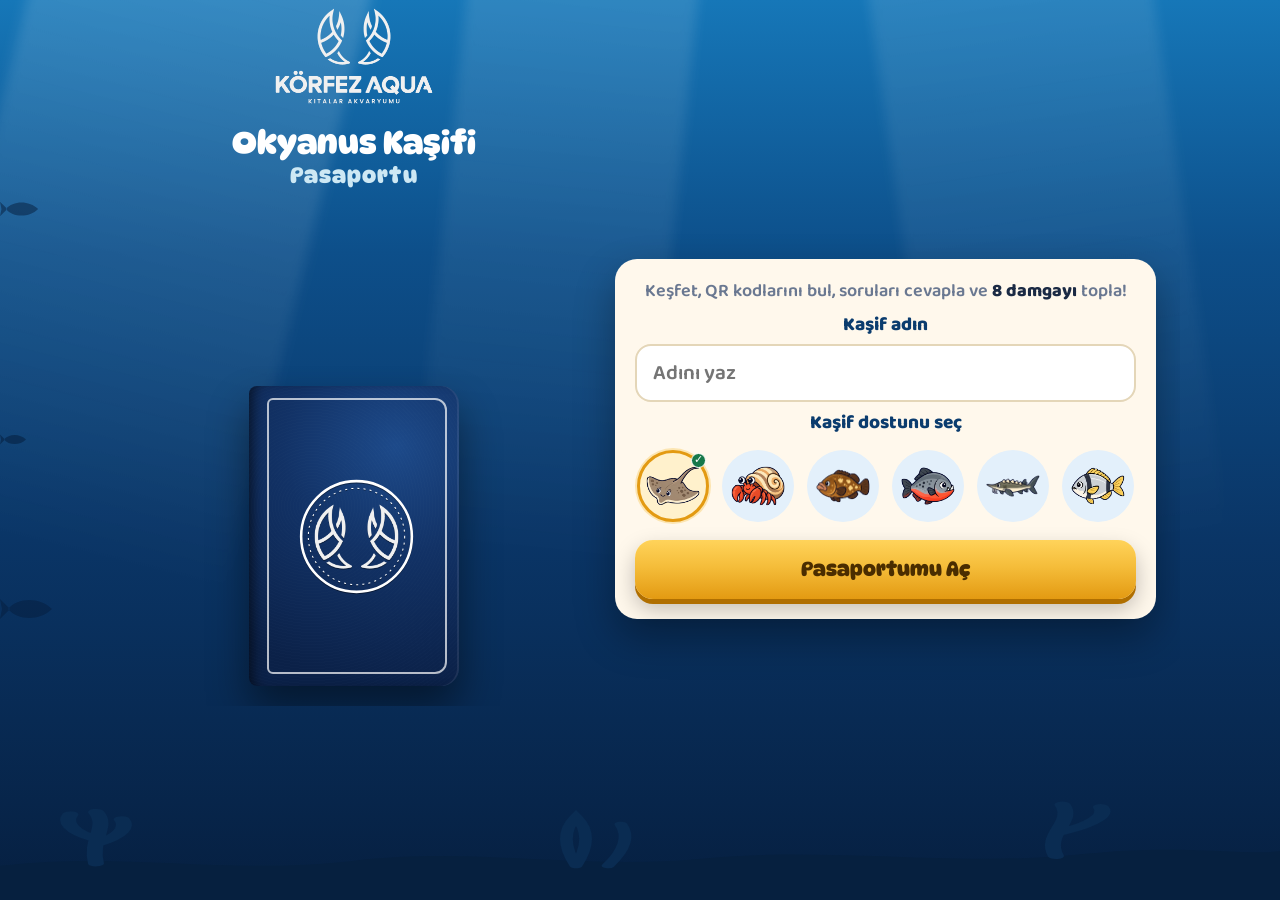
==== commit afa72695: "v51: Kabuk Sergisi görevi kapatıldı (geri açılabilir); 8 görevde yol 3-2-3 hizalı, unvanlar 3/6/8, s" ====
--- a/index.html
+++ b/index.html
@@ -5,6 +5,7 @@
 <meta name="viewport" content="width=device-width, initial-scale=1, viewport-fit=cover">
 <title>Okyanus Kaşifi Pasaportu</title>
 <meta name="theme-color" content="#0b3c6e">
+<meta name="color-scheme" content="only light">
 <meta name="apple-mobile-web-app-capable" content="yes">
 <meta name="mobile-web-app-capable" content="yes">
 <meta name="apple-mobile-web-app-status-bar-style" content="black-translucent">
@@ -54,7 +55,7 @@
   </div></div>
   <p class="ready-msg" id="ready-msg"></p>
   <div class="sheet">
-    <p class="sheet-lead"><span class="sheet-lead-full">Keşfet, QR kodlarını bul, soruları cevapla ve <b>9 damgayı</b> topla!</span><span class="sheet-lead-short">QR kodlarını bul, <b>9 damgayı</b> topla!</span></p>
+    <p class="sheet-lead"><span class="sheet-lead-full">Keşfet, QR kodlarını bul, soruları cevapla ve <b>8 damgayı</b> topla!</span><span class="sheet-lead-short">QR kodlarını bul, <b>8 damgayı</b> topla!</span></p>
     <label class="field">
       <span>Kaşif adın</span>
       <input id="in-name" maxlength="16" autocomplete="off" placeholder="Adını yaz" enterkeyhint="done">
@@ -135,7 +136,6 @@
 <section id="v-learn" class="view">
   <header class="topbar"><button class="icon-btn" id="learn-back" aria-label="Geri">←</button><b class="tb-title" id="learn-heading">Tanış ve bul</b><button class="listen-btn" data-listen>♪ Dinle</button></header>
   <div class="task-progress" aria-label="Görev aşamaları"><span class="active">1 · Tanış ve bul</span><span>2 · Cevapla</span></div>
-  <p class="guest-intro hidden" id="guest-intro"></p>
   <div class="learn-card paper"><p class="eyebrow center" id="learn-region"></p><h2 class="center" id="learn-name"></h2><div class="learn-art" id="learn-art"></div><div id="learn-copy" aria-live="polite"></div></div>
   <button class="btn btn-gold" id="learn-next">Haydi keşfe!</button>
 </section>
@@ -233,6 +233,7 @@
   <header class="topbar"><button class="icon-btn" data-back aria-label="Geri"><svg viewBox="0 0 24 24"><path d="M15 5l-7 7 7 7"/></svg></button><b class="tb-title">Kaşif çantam</b><span class="tb-sp"></span></header>
   <div class="menu">
     <button id="save-retry" class="btn btn-gold hidden">Kaydı yeniden dene</button>
+    <button id="btn-partial" class="btn btn-gold hidden" type="button">📜 Pasaportumu şimdi al</button>
     <button id="sound-toggle" class="btn btn-ghost sound-setting" type="button" role="switch" aria-checked="false">♪ Damga sesi: Kapalı</button>
     <div class="paper">
       <h3>Baştan başla</h3>
@@ -264,6 +265,19 @@
   </div>
 </div>
 
+<!-- v44 yolda katılan ziyaretçiye hoş geldin penceresi -->
+<div class="gw hidden" id="guest-welcome" role="dialog" aria-modal="true" aria-labelledby="gw-title">
+  <div class="gw-box">
+    <div class="gw-art" id="gw-art" aria-hidden="true"></div>
+    <p class="gw-kicker">Okyanus Kaşifi</p>
+    <h2 id="gw-title">Bir keşif oyunu buldun!</h2>
+    <ol class="gw-steps"><li><span aria-hidden="true">🔍</span>Canlıyı bul</li><li><span aria-hidden="true">❓</span>Soruyu bil</li><li><span aria-hidden="true">⭐</span>Damgayı kap</li></ol>
+    <div class="gw-dots" id="gw-dots" aria-hidden="true"></div>
+    <p class="gw-first" id="gw-first"></p>
+    <button class="btn btn-gold" id="gw-go">Haydi başlayalım! →</button>
+  </div>
+</div>
+
 <!-- v41 hazine sandığı açılışı -->
 <div class="chest-show hidden" id="chest-show" aria-hidden="true"></div>
 
--- a/styles.css
+++ b/styles.css
@@ -937,10 +937,45 @@
 /* --- Hikâye paylaşımı: yalnızca dolu pasaport önizlemesinde --- */
 #v-cert:not(.preview-passport) #btn-story{display:none!important}
 
-/* v44: yolda katılan ziyaretçi için kısa tanıtım ve kayıt ekranı */
-.guest-intro{display:flex;gap:10px;align-items:flex-start;margin:0;padding:10px 14px;border-radius:16px;background:#fff1cc;border:2px solid var(--gold);color:#4a2d00;font-size:15px;line-height:1.3;flex-shrink:0;box-shadow:0 6px 16px rgba(0,0,0,.18)}
-.guest-intro>span:first-child{font-size:22px;line-height:1}
-.guest-intro b{color:#4a2d00}
+/* v44: yolda katılan ziyaretçi */
 #v-learn.guest .task-progress{display:none}
-html[data-layout=tiny] .guest-intro{font-size:13px;padding:7px 10px}
-html[data-layout=tiny] .guest-intro>span:first-child{display:none}
+
+/* v44: yolda katılan ziyaretçiye ortada açılan hoş geldin penceresi */
+.gw{position:fixed;inset:0;z-index:30;display:flex;align-items:center;justify-content:center;padding:20px;background:rgba(3,15,32,.74);-webkit-backdrop-filter:blur(3px);backdrop-filter:blur(3px);animation:fade .25s}
+.gw.hidden{display:none}
+.gw-box{position:relative;width:100%;max-width:360px;margin-top:50px;background:var(--paper);color:var(--ink);border-radius:28px;padding:62px 20px 20px;text-align:center;box-shadow:0 0 0 4px var(--gold),0 24px 60px rgba(0,0,0,.5);animation:gw-in .55s cubic-bezier(.3,1.5,.5,1) both}
+@keyframes gw-in{0%{transform:scale(.6) translateY(30px);opacity:0}100%{transform:none;opacity:1}}
+.gw-art{position:absolute;left:50%;top:0;width:112px;height:112px;transform:translate(-50%,-48%);border-radius:50%;background:#e3f0fb;border:4px solid var(--gold);padding:8px;box-shadow:0 8px 18px rgba(0,0,0,.3);animation:gw-bob 2.4s ease-in-out .6s infinite}
+.gw-art svg{width:100%;height:100%;display:block}
+@keyframes gw-bob{50%{transform:translate(-50%,-54%) rotate(-3deg)}}
+.gw-kicker{margin:0;font-size:13px;font-weight:800;letter-spacing:.14em;text-transform:uppercase;color:var(--sea2)}
+.gw-box h2{margin:2px 0 14px;font-family:var(--display-font);font-size:27px;line-height:1.15;color:var(--navy)}
+.gw-steps{list-style:none;margin:0 0 14px;padding:0;display:grid;grid-template-columns:repeat(3,1fr);gap:8px}
+.gw-steps li{display:flex;flex-direction:column;align-items:center;gap:6px;font-size:15px;font-weight:800;line-height:1.15;color:var(--navy)}
+.gw-steps span{display:grid;place-items:center;width:54px;height:54px;border-radius:50%;background:#fff1cc;border:3px solid var(--gold);font-size:26px;box-shadow:0 4px 0 #e0a92e}
+.gw-steps li:nth-child(1) span{animation:gw-pop .4s .45s both}.gw-steps li:nth-child(2) span{animation:gw-pop .4s .6s both}.gw-steps li:nth-child(3) span{animation:gw-pop .4s .75s both}
+@keyframes gw-pop{0%{transform:scale(0)}70%{transform:scale(1.15)}100%{transform:scale(1)}}
+.gw-dots{display:flex;justify-content:center;gap:6px;margin:0 0 8px}
+.gw-dots i{width:12px;height:12px;border-radius:50%;background:#d8e6ee;border:2px solid #aac8d2}
+.gw-dots i.on{background:var(--gold);border-color:#c18a14;animation:gw-pulse 1.2s ease-in-out infinite}
+@keyframes gw-pulse{50%{transform:scale(1.35)}}
+.gw-first{margin:0 0 16px;font-size:16px;color:var(--muted)}
+.gw-first b{color:var(--navy)}
+.gw-box .btn{width:100%;min-height:54px;font-size:19px}
+html[data-layout=tiny] .gw-box{padding:44px 14px 14px;margin-top:36px}html[data-layout=tiny] .gw-art{width:80px;height:80px}
+html[data-layout=tiny] .gw-box h2{font-size:22px;margin-bottom:10px}html[data-layout=tiny] .gw-steps span{width:42px;height:42px;font-size:20px}
+html[data-layout=tiny] .gw-steps li{font-size:13px}html[data-layout=tiny] .gw-first{margin-bottom:10px;font-size:14px}html[data-layout=tiny] .gw-box .btn{min-height:46px;font-size:17px}
+/* v46: telefon karanlık modunda tarayıcının renkleri zorla koyulaştırmasını engelle (oyun aydınlık tasarlandı) */
+:root{color-scheme:only light}
+/* v47: Samsung İnternet karanlık modu, kendi karanlık teması olan siteleri zorla koyulaştırmaz.
+   Bu "karanlık tema" bilerek aydınlık temanın aynısıdır; Chrome/Safari için yukarıdaki satır yeterli. */
+@media (prefers-color-scheme:dark){
+  :root{color-scheme:only light}
+  html,body{background:var(--deep);color:#fff}
+  .paper,.drawer-box,.modal-box,.gw-box{background:var(--paper);color:var(--ink)}
+  input{background:#fff;color:var(--ink)}
+}
+/* v51: 8 görevde küçük ekran ızgarası: son sıradaki iki durak ortalanır */
+html[data-layout=tiny] #road-nodes.n8{grid-template-columns:repeat(6,1fr)}
+html[data-layout=tiny] #road-nodes.n8 .stop{grid-column:span 2}
+html[data-layout=tiny] #road-nodes.n8 .stop:nth-child(7){grid-column:2/span 2}
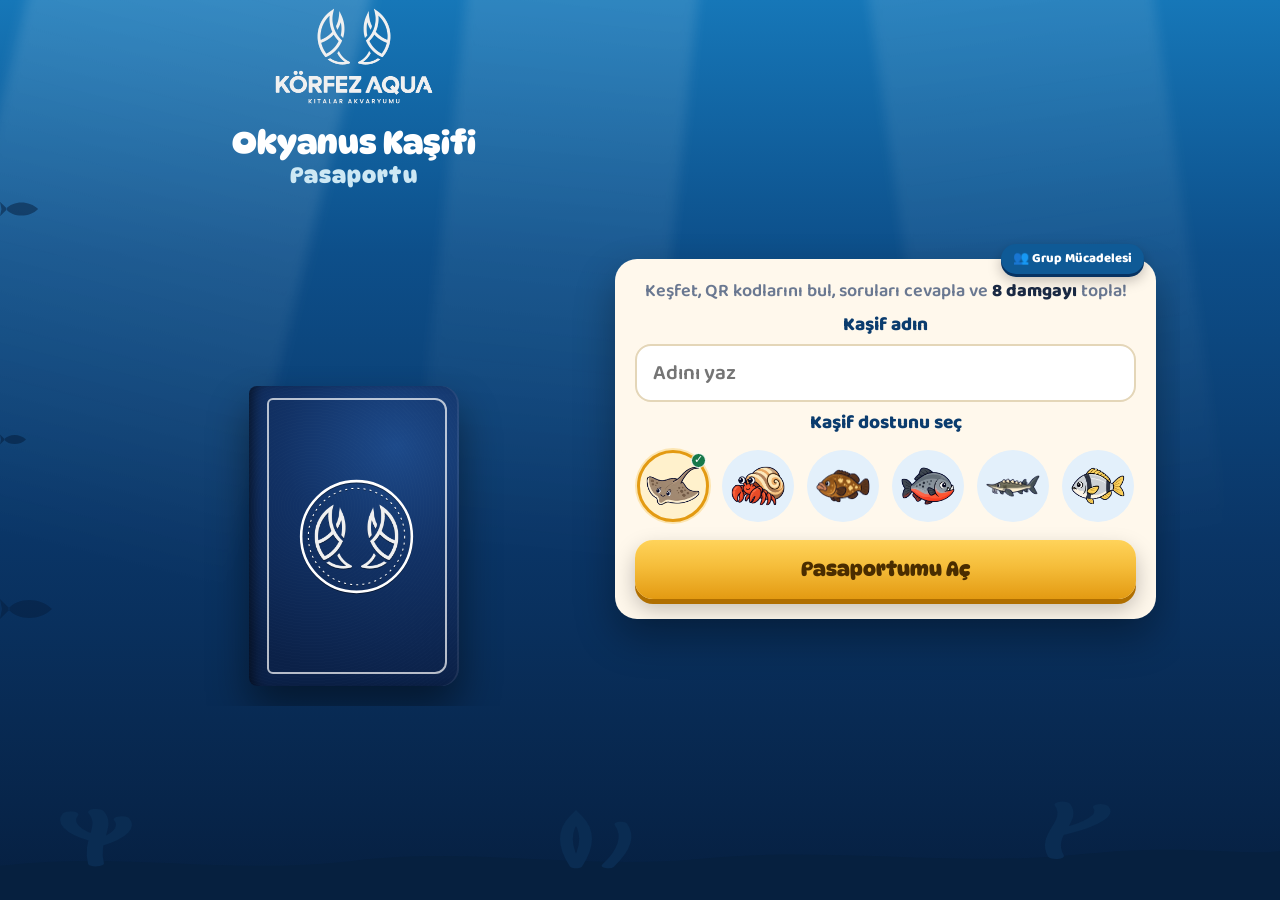
==== commit 4def9691: "v55: Grup Mücadelesi (rehber QR'ı, ekipler, 1 yanlış hakkı, kaçan damga, canlı sıralama) Co-Authored" ====
--- a/index.html
+++ b/index.html
@@ -55,9 +55,10 @@
   </div></div>
   <p class="ready-msg" id="ready-msg"></p>
   <div class="sheet">
+    <button type="button" class="grp-link" id="grp-link">👥 Grup Mücadelesi</button>
     <p class="sheet-lead"><span class="sheet-lead-full">Keşfet, QR kodlarını bul, soruları cevapla ve <b>8 damgayı</b> topla!</span><span class="sheet-lead-short">QR kodlarını bul, <b>8 damgayı</b> topla!</span></p>
     <label class="field">
-      <span>Kaşif adın</span>
+      <span id="name-label">Kaşif adın</span>
       <input id="in-name" maxlength="16" autocomplete="off" placeholder="Adını yaz" enterkeyhint="done">
     </label>
     <p class="field-label">Kaşif dostunu seç</p>
@@ -70,7 +71,7 @@
 <section id="v-home" class="view">
   <header class="topbar">
     <div class="me"><span class="me-av" id="me-av"></span><span class="me-txt"><b id="me-name"></b><small class="rank hidden" id="me-rank"></small></span></div>
-    <div class="tb-right"><span class="pill" id="me-count"></span><button class="icon-btn help-btn" id="btn-help" aria-label="Nasıl oynanır?">?</button><button class="icon-btn" id="btn-menu" aria-label="Menü"><svg viewBox="0 0 24 24"><path d="M4 7h16M4 12h16M4 17h16"/></svg></button></div>
+    <div class="tb-right"><span class="pill" id="me-count"></span><button class="icon-btn race-btn hidden" id="btn-race" aria-label="Mücadele sıralaması">🏆</button><button class="icon-btn help-btn" id="btn-help" aria-label="Nasıl oynanır?">?</button><button class="icon-btn" id="btn-menu" aria-label="Menü"><svg viewBox="0 0 24 24"><path d="M4 7h16M4 12h16M4 17h16"/></svg></button></div>
   </header>
 
   <p id="save-warning" class="hidden" role="status">İlerlemen bu telefona kaydedilemedi. Menüyü açıp yeniden dene.</p>
@@ -91,7 +92,7 @@
 
   <div class="done-banner hidden" id="done-banner">
     <div class="trophy">🏆</div>
-    <div><b>Pasaportun tamamlandı!</b><small>Final damgan seni bekliyor.</small></div>
+    <div><b id="done-title">Pasaportun tamamlandı!</b><small id="done-sub">Final damgan seni bekliyor.</small></div>
     <button class="btn btn-gold sm" id="btn-cert">Gör</button>
   </div>
   <div class="install hidden" id="install"></div>
@@ -158,7 +159,7 @@
 <!-- DAMGA KAZANILDI -->
 <section id="v-reward" class="view reward-view">
   <div class="reward">
-    <div class="reward-head"><p class="kicker">Yeni damga!</p><button class="listen-btn" data-listen>♪ Dinle</button></div>
+    <div class="reward-head"><p class="kicker" id="rw-kicker">Yeni damga!</p><button class="listen-btn" data-listen>♪ Dinle</button></div>
     <div class="rw-page">
       <div class="leaf-hd"><span id="rw-page-hd"></span></div>
       <div class="stamp-stage">
@@ -234,6 +235,7 @@
   <div class="menu">
     <button id="save-retry" class="btn btn-gold hidden">Kaydı yeniden dene</button>
     <button id="btn-partial" class="btn btn-gold hidden" type="button">📜 Pasaportumu şimdi al</button>
+    <button id="btn-grup" class="btn btn-ghost" type="button">👥 Grup Mücadelesi</button>
     <button id="sound-toggle" class="btn btn-ghost sound-setting" type="button" role="switch" aria-checked="false">♪ Damga sesi: Kapalı</button>
     <div class="paper">
       <h3>Baştan başla</h3>
@@ -241,6 +243,60 @@
       <button class="btn btn-danger" id="btn-reset">Sıfırla</button>
     </div>
     <div class="install hidden" id="install-menu"></div><p class="note">Oyunu geliştirmek için isimsiz kullanım bilgisi (hangi görev, saat, telefon türü) toplanır. Adın gönderilmez.</p><p class="note" id="ver"></p>
+  </div>
+</section>
+
+<!-- v55 GRUP YARIŞI: katıl / başlat -->
+<section id="v-grup" class="view gview">
+  <header class="topbar"><button class="icon-btn" data-back aria-label="Geri"><svg viewBox="0 0 24 24"><path d="M15 5l-7 7 7 7"/></svg></button><b class="tb-title">Grup Mücadelesi</b><span class="tb-sp"></span></header>
+  <div class="gbody">
+    <div class="paper gcard hidden" id="grp-mine"></div>
+    <div class="gintro">
+      <p><b>Okul grupları için.</b> Grup ekiplere ayrılır, her ekip tek telefonla oynar. En çok damgayı toplayan ekip kazanır.</p>
+    </div>
+    <div class="paper gcard">
+      <p class="gstep">1. adım · Rehber / öğretmen</p>
+      <h3>🏁 Mücadeleyi başlat</h3>
+      <p>Grubun adını yazın. Ekranınızda bir QR çıkar; ekipler onu okutarak katılır.</p>
+      <form class="row" id="grp-start-form"><input id="grp-name" placeholder="Örn. 5-B" maxlength="24" autocomplete="off"><button class="btn btn-gold sm" id="grp-start">Başlat</button></form>
+    </div>
+    <div class="paper gcard">
+      <p class="gstep">2. adım · Ekipler</p>
+      <h3>👥 Mücadeleye katıl</h3>
+      <p>Rehberin ekranındaki QR'ı okutun ya da altındaki kodu yazın.</p>
+      <form class="row" id="grp-join-form"><input id="grp-code" placeholder="Örn. G-K7QM" autocapitalize="characters" autocomplete="off" maxlength="8"><button class="btn btn-gold sm" id="grp-join">Katıl</button></form>
+      <button class="btn btn-ghost sm grp-scan" id="grp-scan" type="button">📷 QR'ı okut</button>
+    </div>
+  </div>
+</section>
+
+<!-- v55 REHBER: yarış QR'ı -->
+<section id="v-rehber" class="view gview">
+  <header class="topbar"><button class="icon-btn" data-back aria-label="Geri"><svg viewBox="0 0 24 24"><path d="M15 5l-7 7 7 7"/></svg></button><b class="tb-title">Mücadele QR'ı</b><span class="tb-sp"></span></header>
+  <div class="gbody rehber">
+    <div class="paper gcard center">
+      <p class="eyebrow">Grup Mücadelesi</p>
+      <h2 id="rh-name"></h2>
+      <div class="rh-qr" id="rh-qr"></div>
+      <p class="rh-code" id="rh-code"></p>
+      <p class="rh-note">Bu ekranı ekiplere gösterin. Her ekip kendi telefonuyla QR'ı okutsun ya da kodu yazsın. Sıralamayı buradan izleyebilirsiniz.</p>
+    </div>
+    <button class="btn btn-gold" id="rh-race" type="button">🏆 Sıralamayı aç</button>
+    <button class="btn btn-ghost" id="rh-new" type="button">Yeni mücadele başlat</button>
+  </div>
+</section>
+
+<!-- v55 SIRALAMA -->
+<section id="v-race" class="view gview">
+  <header class="topbar"><button class="icon-btn" data-back aria-label="Geri"><svg viewBox="0 0 24 24"><path d="M15 5l-7 7 7 7"/></svg></button><b class="tb-title">Sıralama</b><span class="tb-sp"></span></header>
+  <div class="gbody race">
+    <div class="paper gcard race-finish hidden" id="race-finish">
+      <h2 id="race-finish-title"></h2>
+      <button class="btn btn-gold" id="race-cert" type="button">📜 Pasaportumu al</button>
+    </div>
+    <h2 class="race-name" id="race-name"></h2>
+    <ol class="race-list" id="race-list"></ol>
+    <p class="race-status" id="race-status" role="status"></p>
   </div>
 </section>
 
@@ -292,10 +348,12 @@
 </div>
 
 <script src="olay.js"></script>
+<script src="grup.js"></script>
 <script src="data.js"></script>
 <script src="art-assets.js"></script>
 <script src="art.js"></script>
 <script src="vendor/jsQR.js" defer></script>
+<script src="vendor/qrcode.js" defer></script>
 <script src="app.js" defer></script>
 </body>
 </html>
--- a/styles.css
+++ b/styles.css
@@ -979,3 +979,56 @@
 html[data-layout=tiny] #road-nodes.n8{grid-template-columns:repeat(6,1fr)}
 html[data-layout=tiny] #road-nodes.n8 .stop{grid-column:span 2}
 html[data-layout=tiny] #road-nodes.n8 .stop:nth-child(7){grid-column:2/span 2}
+/* v55 grup yarışı: karşılamada küçük sekme, yarış/rehber/sıralama ekranları, kaçan damgalar */
+.sheet{position:relative}
+.grp-link{position:absolute;right:12px;top:-15px;z-index:2;appearance:none;border:0;border-radius:99px;padding:5px 12px;min-height:30px;font:inherit;font-size:13px;font-weight:800;background:#0f5a96;color:#fff;box-shadow:0 3px 0 #073362,0 6px 14px #0004;cursor:pointer;white-space:nowrap}
+.grp-link[hidden],.opening .grp-link{display:none}
+#v-welcome.group-mode .grp-link{background:#fde8e8;color:var(--bad);box-shadow:0 3px 0 #f1c4c4}
+.grp-band{display:inline-block;background:linear-gradient(180deg,#ffd35a,var(--gold));color:#4a2d00;font-family:var(--display-font);font-weight:700;border-radius:99px;padding:1px 12px;margin:0 2px 2px;box-shadow:0 2px 0 var(--gold2)}
+.race-btn{font-size:21px}
+.gbody{flex:1;min-height:0;overflow-y:auto;overscroll-behavior:contain;display:flex;flex-direction:column;gap:12px;padding-bottom:4px}
+.gbody>*{flex-shrink:0}
+.gcard{padding:16px}
+.gcard h3{font-size:19px;color:var(--navy);margin:0 0 4px}
+.gcard p{margin:0 0 10px;font-size:15px;color:var(--muted)}
+.gcard hr{border:0;border-top:1px dashed #d9c9a6;margin:12px 0}
+.gcard .row input{min-width:0}
+#grp-name{text-transform:none}
+.grp-scan{margin-top:10px;width:100%}
+.rehber .gcard h2{font-size:26px;color:var(--navy);margin:2px 0 8px}
+.rh-qr{width:min(100%,300px,calc(var(--app-height) - 400px));min-width:140px;aspect-ratio:1;margin:0 auto;background:#fff;border-radius:12px;overflow:hidden}
+.rh-qr svg{width:100%;height:100%;display:block}
+.gcard .rh-code{font-family:var(--display-font);font-size:34px;font-weight:700;letter-spacing:.08em;color:var(--navy);margin:8px 0 4px}
+.gcard .rh-note{font-size:14px;margin:0}
+.race-name{text-align:center;font-size:22px;color:#fff;margin:0}
+.race-list{list-style:none;margin:0;padding:0;display:grid;gap:8px}
+.race-list li{display:flex;align-items:center;gap:12px;background:var(--paper);color:var(--ink);border-radius:18px;padding:10px 14px;box-shadow:0 6px 16px #0003}
+.race-list li.ben{background:#fff3c4;outline:3px solid var(--gold)}
+.race-list .rk{font-size:28px;min-width:42px;text-align:center;font-weight:800;color:var(--navy);font-family:var(--display-font)}
+.race-list .who{display:flex;flex-direction:column;min-width:0}
+.race-list b{font-size:19px;color:var(--navy);overflow:hidden;text-overflow:ellipsis;white-space:nowrap}
+.race-list small{font-size:15px;color:var(--muted)}
+.race-status{color:#cfe0f7;text-align:center;font-size:14px;margin:0}
+.race-finish{text-align:center}
+.race-finish h2{font-size:22px;color:var(--navy);margin:0 0 10px}
+html[data-tablet=true] .race-name{font-size:34px}
+html[data-tablet=true] .race-list{gap:12px}
+html[data-tablet=true] .race-list li{padding:14px 22px}
+html[data-tablet=true] .race-list .rk{font-size:42px;min-width:64px}
+html[data-tablet=true] .race-list b{font-size:30px}
+html[data-tablet=true] .race-list small{font-size:21px}
+html[data-tablet=true] .race-status{font-size:18px}
+html[data-tablet=true] .rh-qr{width:min(100%,420px,calc(var(--app-height) - 430px))}
+html[data-tablet=true] .gbody{max-width:760px;width:100%;margin:0 auto}
+.stop.missed>svg{filter:grayscale(1) drop-shadow(0 4px 5px rgba(0,0,0,.3));opacity:.55}
+.stop.missed .num,.stop.missed .stop-done{background:#8a94a3}
+#v-reward.missed .big-stamp svg{filter:grayscale(1);opacity:.5}
+#v-reward.missed .ink-ring{display:none}
+#dr-art.missed svg{filter:grayscale(1);opacity:.55}
+.gintro{color:#e4f0fb;font-size:15px;line-height:1.4;text-align:center;padding:0 6px}.gintro p{margin:0}.gintro b{color:#ffe38a}
+.gcard .gstep{margin:0 0 2px;font-size:12px;font-weight:800;letter-spacing:.08em;text-transform:uppercase;color:var(--sea2)}
+@media(orientation:landscape) and (max-height:520px){.grp-link{top:8px;right:10px;padding:3px 10px;min-height:26px;font-size:12px}}
+@media(orientation:landscape) and (max-height:520px){.menu{grid-template-columns:1fr 1fr}.menu>.paper,.menu>.install,.menu>.note,#save-retry{grid-column:1/-1}}
+#v-menu .menu{flex:1;min-height:0;overflow-y:auto;overscroll-behavior:contain;align-content:start}
+@media(orientation:landscape) and (max-height:520px){#v-menu .menu .paper{padding:10px 14px}#v-menu .menu .paper p{margin:2px 0 8px}#v-menu .menu .btn{padding:9px;font-size:16px}}
+@media(orientation:landscape) and (max-height:520px){.grp-link{right:auto;left:calc(100% + 10px);top:6px}}
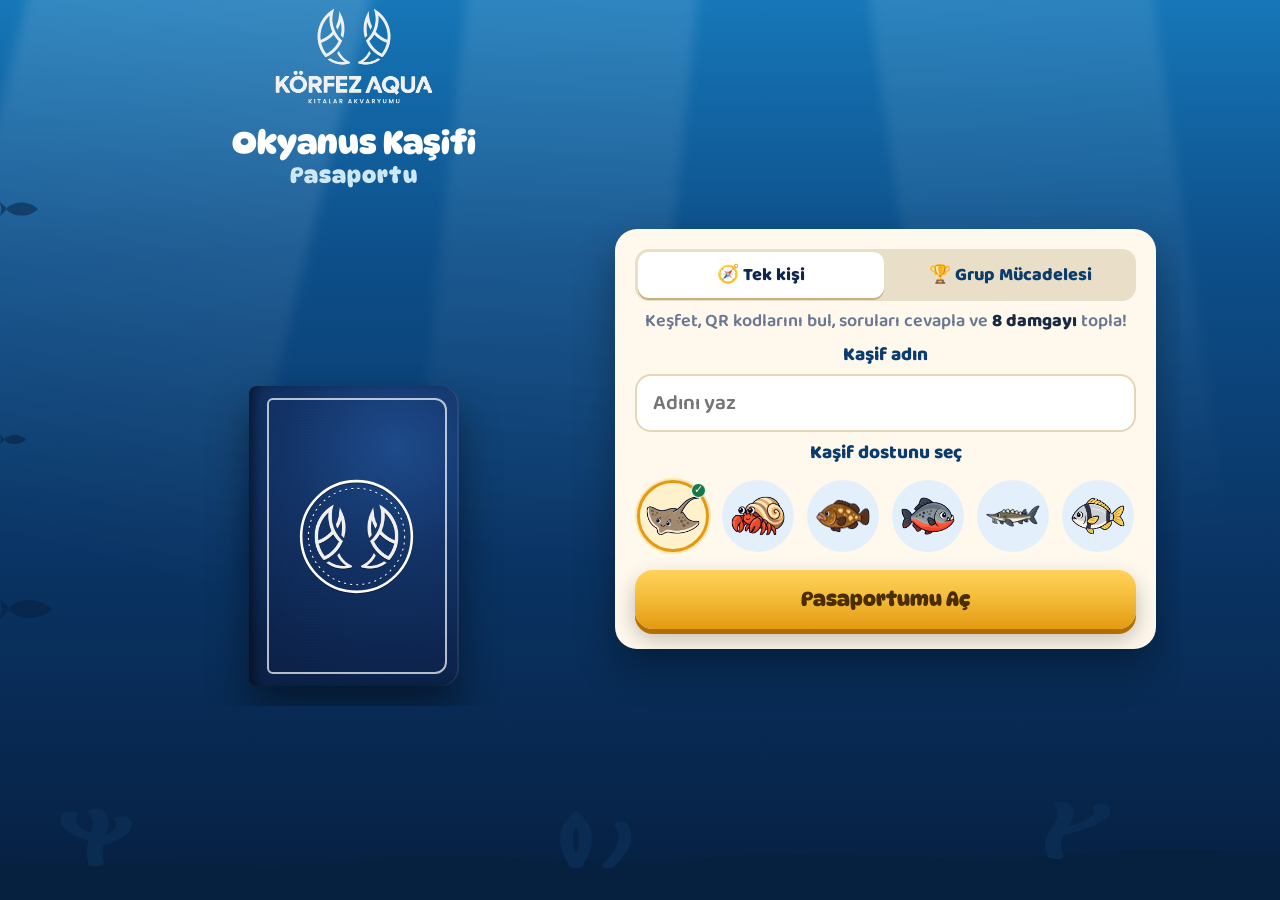
==== commit 3faa8bbf: "v56: Grup Mücadelesi tek telefonla; girişte Tek kişi / Grup seçimi, gruplar arası sıralama (hafta/ay" ====
--- a/index.html
+++ b/index.html
@@ -55,7 +55,7 @@
   </div></div>
   <p class="ready-msg" id="ready-msg"></p>
   <div class="sheet">
-    <button type="button" class="grp-link" id="grp-link">👥 Grup Mücadelesi</button>
+    <div class="mode-switch" id="mode-switch" role="radiogroup" aria-label="Oyun türü"><button type="button" role="radio" id="mode-solo" aria-checked="true">🧭 Tek kişi</button><button type="button" role="radio" id="mode-group" aria-checked="false">🏆 Grup Mücadelesi</button></div>
     <p class="sheet-lead"><span class="sheet-lead-full">Keşfet, QR kodlarını bul, soruları cevapla ve <b>8 damgayı</b> topla!</span><span class="sheet-lead-short">QR kodlarını bul, <b>8 damgayı</b> topla!</span></p>
     <label class="field">
       <span id="name-label">Kaşif adın</span>
@@ -235,7 +235,6 @@
   <div class="menu">
     <button id="save-retry" class="btn btn-gold hidden">Kaydı yeniden dene</button>
     <button id="btn-partial" class="btn btn-gold hidden" type="button">📜 Pasaportumu şimdi al</button>
-    <button id="btn-grup" class="btn btn-ghost" type="button">👥 Grup Mücadelesi</button>
     <button id="sound-toggle" class="btn btn-ghost sound-setting" type="button" role="switch" aria-checked="false">♪ Damga sesi: Kapalı</button>
     <div class="paper">
       <h3>Baştan başla</h3>
@@ -246,55 +245,17 @@
   </div>
 </section>
 
-<!-- v55 GRUP YARIŞI: katıl / başlat -->
-<section id="v-grup" class="view gview">
-  <header class="topbar"><button class="icon-btn" data-back aria-label="Geri"><svg viewBox="0 0 24 24"><path d="M15 5l-7 7 7 7"/></svg></button><b class="tb-title">Grup Mücadelesi</b><span class="tb-sp"></span></header>
-  <div class="gbody">
-    <div class="paper gcard hidden" id="grp-mine"></div>
-    <div class="gintro">
-      <p><b>Okul grupları için.</b> Grup ekiplere ayrılır, her ekip tek telefonla oynar. En çok damgayı toplayan ekip kazanır.</p>
-    </div>
-    <div class="paper gcard">
-      <p class="gstep">1. adım · Rehber / öğretmen</p>
-      <h3>🏁 Mücadeleyi başlat</h3>
-      <p>Grubun adını yazın. Ekranınızda bir QR çıkar; ekipler onu okutarak katılır.</p>
-      <form class="row" id="grp-start-form"><input id="grp-name" placeholder="Örn. 5-B" maxlength="24" autocomplete="off"><button class="btn btn-gold sm" id="grp-start">Başlat</button></form>
-    </div>
-    <div class="paper gcard">
-      <p class="gstep">2. adım · Ekipler</p>
-      <h3>👥 Mücadeleye katıl</h3>
-      <p>Rehberin ekranındaki QR'ı okutun ya da altındaki kodu yazın.</p>
-      <form class="row" id="grp-join-form"><input id="grp-code" placeholder="Örn. G-K7QM" autocapitalize="characters" autocomplete="off" maxlength="8"><button class="btn btn-gold sm" id="grp-join">Katıl</button></form>
-      <button class="btn btn-ghost sm grp-scan" id="grp-scan" type="button">📷 QR'ı okut</button>
-    </div>
-  </div>
-</section>
-
-<!-- v55 REHBER: yarış QR'ı -->
-<section id="v-rehber" class="view gview">
-  <header class="topbar"><button class="icon-btn" data-back aria-label="Geri"><svg viewBox="0 0 24 24"><path d="M15 5l-7 7 7 7"/></svg></button><b class="tb-title">Mücadele QR'ı</b><span class="tb-sp"></span></header>
-  <div class="gbody rehber">
-    <div class="paper gcard center">
-      <p class="eyebrow">Grup Mücadelesi</p>
-      <h2 id="rh-name"></h2>
-      <div class="rh-qr" id="rh-qr"></div>
-      <p class="rh-code" id="rh-code"></p>
-      <p class="rh-note">Bu ekranı ekiplere gösterin. Her ekip kendi telefonuyla QR'ı okutsun ya da kodu yazsın. Sıralamayı buradan izleyebilirsiniz.</p>
-    </div>
-    <button class="btn btn-gold" id="rh-race" type="button">🏆 Sıralamayı aç</button>
-    <button class="btn btn-ghost" id="rh-new" type="button">Yeni mücadele başlat</button>
-  </div>
-</section>
-
-<!-- v55 SIRALAMA -->
+<!-- v56 GRUPLAR SIRALAMASI -->
 <section id="v-race" class="view gview">
-  <header class="topbar"><button class="icon-btn" data-back aria-label="Geri"><svg viewBox="0 0 24 24"><path d="M15 5l-7 7 7 7"/></svg></button><b class="tb-title">Sıralama</b><span class="tb-sp"></span></header>
+  <header class="topbar"><button class="icon-btn" data-back aria-label="Geri"><svg viewBox="0 0 24 24"><path d="M15 5l-7 7 7 7"/></svg></button><b class="tb-title">Gruplar sıralaması</b><span class="tb-sp"></span></header>
   <div class="gbody race">
     <div class="paper gcard race-finish hidden" id="race-finish">
       <h2 id="race-finish-title"></h2>
       <button class="btn btn-gold" id="race-cert" type="button">📜 Pasaportumu al</button>
     </div>
     <h2 class="race-name" id="race-name"></h2>
+    <div class="race-tabs" id="race-tabs" role="tablist"><button type="button" role="tab" data-donem="hafta" aria-selected="true">Bu hafta</button><button type="button" role="tab" data-donem="ay" aria-selected="false">Bu ay</button><button type="button" role="tab" data-donem="tum" aria-selected="false">Tüm zamanlar</button></div>
+    <p class="race-me" id="race-me"></p>
     <ol class="race-list" id="race-list"></ol>
     <p class="race-status" id="race-status" role="status"></p>
   </div>
@@ -353,7 +314,6 @@
 <script src="art-assets.js"></script>
 <script src="art.js"></script>
 <script src="vendor/jsQR.js" defer></script>
-<script src="vendor/qrcode.js" defer></script>
 <script src="app.js" defer></script>
 </body>
 </html>
--- a/styles.css
+++ b/styles.css
@@ -1032,3 +1032,22 @@
 #v-menu .menu{flex:1;min-height:0;overflow-y:auto;overscroll-behavior:contain;align-content:start}
 @media(orientation:landscape) and (max-height:520px){#v-menu .menu .paper{padding:10px 14px}#v-menu .menu .paper p{margin:2px 0 8px}#v-menu .menu .btn{padding:9px;font-size:16px}}
 @media(orientation:landscape) and (max-height:520px){.grp-link{right:auto;left:calc(100% + 10px);top:6px}}
+/* v56 Grup Mücadelesi: girişte oyun türü seçimi, gruplar sıralaması sekmeleri */
+.mode-switch{display:flex;gap:4px;background:#e9dfc8;border-radius:14px;padding:3px;margin:0 0 8px}
+.mode-switch[hidden]{display:none}
+.mode-switch button{flex:1;appearance:none;border:0;border-radius:11px;padding:6px 4px;min-height:34px;font:inherit;font-size:14px;font-weight:800;color:var(--sea);background:transparent;cursor:pointer;white-space:nowrap}
+.mode-switch button[aria-checked=true]{background:#fff;color:var(--navy);box-shadow:0 2px 0 #c9b07a}
+html[data-narrow=true] .mode-switch button{font-size:12.5px}
+html[data-layout=tiny] .mode-switch{margin-bottom:5px}html[data-layout=tiny] .mode-switch button{min-height:30px;padding:4px}
+.keyboard-open .mode-switch{display:none}
+html[data-tablet=true] .mode-switch button{font-size:18px;min-height:46px}
+.race-tabs{display:flex;gap:6px;background:#ffffff18;border-radius:14px;padding:4px}
+.race-tabs button{flex:1;appearance:none;border:0;border-radius:10px;padding:8px 4px;min-height:40px;font:inherit;font-size:14px;font-weight:800;color:#e4f0fb;background:transparent;cursor:pointer}
+.race-tabs button[aria-selected=true]{background:var(--paper);color:var(--navy)}
+.race-me{margin:0;text-align:center;color:#ffe38a;font-weight:800;font-size:16px;min-height:1.2em}
+.race-list li.gap{background:none;box-shadow:none;justify-content:center;color:#cfe0f7;padding:0}
+html[data-tablet=true] .race-tabs button{font-size:20px;min-height:52px}
+html[data-tablet=true] .race-me{font-size:22px}
+html[data-layout=tiny][data-narrow=true] #v-welcome:not(.join-mode) .sheet-lead{display:none}
+html[data-layout=tiny][data-narrow=true] .mode-switch{padding:2px;margin-bottom:4px}html[data-layout=tiny][data-narrow=true] .mode-switch button{min-height:26px;padding:2px 4px;font-size:12px}
+@media(max-height:440px){html[data-layout=tiny][data-narrow=true] .welcome-brand{height:40px;margin-bottom:2px}}
